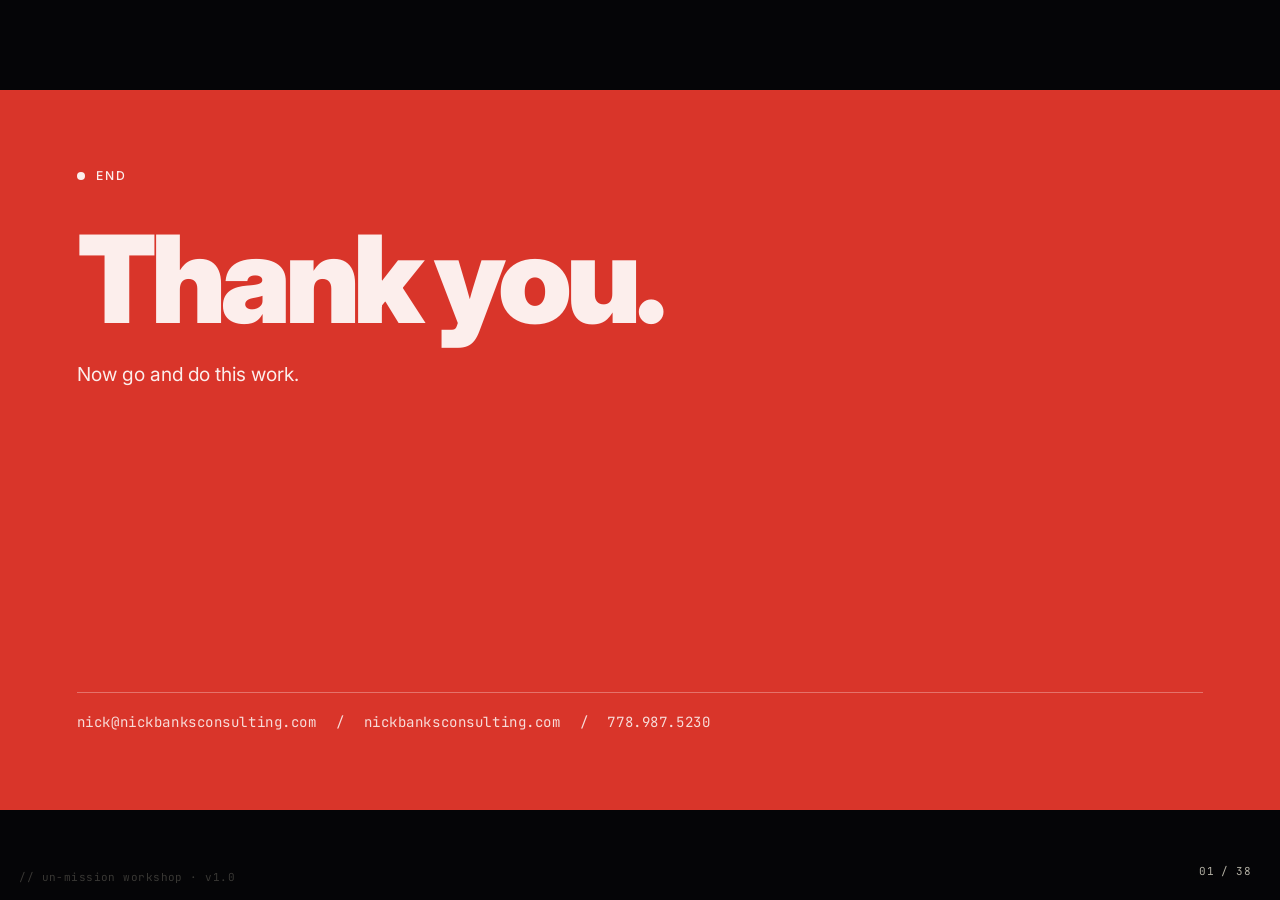
==== examples/un-mission-workshop/index.html @ d0f95397 "Add un-mission mission workshop deck v1.0" ====
<!DOCTYPE html>
<html lang="en">
<head>
  <meta charset="UTF-8" />
  <meta name="viewport" content="width=device-width, initial-scale=1.0" />
  <title>The un-mission mission. — Nick Banks Consulting</title>
  <meta name="description" content="A workshop on what mission actually is. By Nick Banks Consulting." />
  <link rel="preconnect" href="https://fonts.googleapis.com">
  <link rel="preconnect" href="https://fonts.gstatic.com" crossorigin>
  <link href="https://fonts.googleapis.com/css2?family=Inter:wght@400;500;700;900&family=JetBrains+Mono:wght@400&family=Noto+Sans+JP:wght@400;700&display=swap" rel="stylesheet">
  <link rel="stylesheet" href="style.css" />
</head>
<body>

<div class="deck">
  <div class="stage">

    <!-- ============== 01. COVER ============== -->
    <section class="slide cover is-active" id="slide-01" data-surface="white">
      <div class="slide-top">
        <div class="eyebrow">Nick Banks Consulting</div>
        <div class="mono">// workshop · 2026</div>
      </div>
      <div class="slide-content">
        <h1 class="h-hero">The un-mission mission.</h1>
        <p class="subtitle">Leaning, learning, loving.</p>
      </div>
      <div class="slide-bottom">
        <div class="mono-caption">// a workshop on what mission actually is</div>
      </div>
    </section>

    <!-- ============== 02. AGENDA ============== -->
    <section class="slide" id="slide-02" data-surface="white">
      <div class="slide-top">
        <div class="eyebrow">Welcome</div>
        <div class="mono">// where we're going</div>
      </div>
      <div class="slide-content">
        <h2 class="h-large">Here's where we're going.</h2>
        <ul class="agenda-list">
          <li><span class="agenda-num">01 /</span><span class="agenda-title">Intros</span></li>
          <li><span class="agenda-num">02 /</span><span class="agenda-title">Why listen to me</span></li>
          <li><span class="agenda-num">03 /</span><span class="agenda-title">Architecture, intention, environment</span></li>
          <li><span class="agenda-num">04 /</span><span class="agenda-title">The mission – what it is, what it isn't</span></li>
          <li><span class="agenda-num">05 /</span><span class="agenda-title">How do we find ours</span></li>
          <li><span class="agenda-num">06 /</span><span class="agenda-title">Your turn</span></li>
          <li><span class="agenda-num">07 /</span><span class="agenda-title">What's next</span></li>
        </ul>
      </div>
      <div class="slide-bottom"></div>
    </section>

    <!-- ============== 03. JUST FOR NOW ============== -->
    <section class="slide" id="slide-03" data-surface="ink">
      <div class="slide-top">
        <div class="eyebrow">Before we start</div>
        <div class="mono">// parking attendant</div>
      </div>
      <div class="slide-content two-col">
        <div class="col-text">
          <h2 class="h-large">Just for now.</h2>
          <div class="mono-label">// I'm the parking attendant. Marking your tires.</div>
          <p class="body-text">Set aside everything you know about mission, vision, purpose. You can pick it back up in two hours. Try not to map this onto something else.</p>
        </div>
        <div class="col-photo">
          <img src="assets/03-just-for-now-traffic.jpg" alt="Parking attendant marking tires" />
        </div>
      </div>
      <div class="slide-bottom">
        <div class="mono">// photo: jean-marc</div>
      </div>
    </section>

    <!-- ============== 04. WHY LISTEN — CREDIBILITY ============== -->
    <section class="slide" id="slide-04" data-surface="ink" data-reveals="4">
      <div class="bg-photo-layout">
        <img src="assets/05-why-listen-vancouver-workshop.jpg" alt="" class="bg-image" aria-hidden="true" />
        <div class="bg-overlay-content">
          <div class="slide-top">
            <div class="eyebrow">Why listen to me</div>
            <div class="mono">// the framing</div>
          </div>
          <h2 class="h-large">Radical demonstrations of high-performance organizations.</h2>
          <div class="mono-label">// measured by</div>
          <ul class="numbered-list">
            <li class="reveal" data-reveal-index="1"><span class="num">01 /</span><span class="title">Outstanding financial performance</span></li>
            <li class="reveal" data-reveal-index="2"><span class="num">02 /</span><span class="title">Exceptional operational excellence and quality</span></li>
            <li class="reveal" data-reveal-index="3"><span class="num">03 /</span><span class="title">Unprecedented social impact</span></li>
            <li class="reveal" data-reveal-index="4"><span class="num">04 /</span><span class="title">Having fun</span></li>
          </ul>
        </div>
      </div>
    </section>

    <!-- ============== 05. WHY LISTEN — NICK & RAGS ============== -->
    <section class="slide" id="slide-05" data-surface="ink">
      <div class="slide-top">
        <div class="eyebrow">Why listen to me (continued)</div>
        <div class="mono">// then</div>
      </div>
      <div class="slide-content two-col">
        <div class="col-text">
          <div class="mono-label">// nick and rags. one rock. one cigar.</div>
          <p class="body-text">We had fun. Traveled the world. Eventually went different directions.</p>
        </div>
        <div class="col-photo">
          <img src="assets/05-business-partner-rock.png" alt="Nick and Rags on a rock with a cigar" />
        </div>
      </div>
    </section>

    <!-- ============== 06. WHY LISTEN — RE-INVIGORATED ============== -->
    <section class="slide" id="slide-06" data-surface="ink">
      <div class="slide-top">
        <div class="eyebrow">Where I am now</div>
        <div class="mono">// why this work, and why now</div>
      </div>
      <div class="slide-content where-now">
        <div class="col-text">
          <h2 class="h-large">Re-invigorated. Re-committed.</h2>
          <p class="body-text">Coming out of COVID, took this work further. Deeper. Expanded it for the world.</p>
        </div>
        <div class="col-photo">
          <img src="assets/06-where-am-i-now-green-building.jpg" alt="Lush green architecture" />
        </div>
      </div>
    </section>

    <!-- ============== 07. SECTION BREAK — FOUNDATIONS ============== -->
    <section class="slide section-break" id="slide-07" data-surface="white">
      <div class="racing-number" aria-hidden="true">01</div>
      <div class="slide-top">
        <div class="eyebrow">Part one</div>
      </div>
      <div class="slide-content">
        <h2 class="h-section">Foundations.</h2>
        <div class="mono-caption">// architecture, intention, environment</div>
      </div>
    </section>

    <!-- ============== 08. THREE FOUNDATIONS — FERRARI ============== -->
    <section class="slide" id="slide-08" data-surface="ink" data-reveals="3">
      <div class="ferrari-layout">
        <img src="assets/07-three-foundations-ferrari.jpg" alt="" class="bg-image" aria-hidden="true" />
        <div class="ferrari-overlay">
          <div class="slide-top">
            <div class="eyebrow">Three foundations</div>
            <div class="mono">// how it shows up</div>
          </div>
          <h2 class="h-large">How high-performance happens.</h2>
          <ul class="ferrari-foundations">
            <li class="reveal" data-reveal-index="1">
              <span class="num">01 /</span>
              <div class="body">
                <span class="name">Architecture.</span>
                <span class="mono">// Ferrari vs Chevy. Designed for what?</span>
              </div>
            </li>
            <li class="reveal" data-reveal-index="2">
              <span class="num">02 /</span>
              <div class="body">
                <span class="name">Intention.</span>
                <span class="mono">// What's actually happening, not what we say</span>
              </div>
            </li>
            <li class="reveal" data-reveal-index="3">
              <span class="num">03 /</span>
              <div class="body">
                <span class="name">Environment.</span>
                <span class="mono">// Church or Irish pub. Same street, different calls.</span>
              </div>
            </li>
          </ul>
        </div>
      </div>
    </section>

    <!-- ============== 09. SECTION BREAK — THE MISSION ============== -->
    <section class="slide section-break" id="slide-09" data-surface="white">
      <div class="racing-number" aria-hidden="true">02</div>
      <div class="slide-top">
        <div class="eyebrow">Part two</div>
      </div>
      <div class="slide-content">
        <h2 class="h-section">The mission.</h2>
        <div class="mono-caption">// what it is, what it isn't, where it comes from</div>
      </div>
    </section>

    <!-- ============== 10. 使命 CHARACTER REVEAL ============== -->
    <section class="slide" id="slide-10" data-surface="white" data-reveals="3">
      <div class="slide-top">
        <div class="eyebrow">A Japanese woman told me</div>
        <div class="mono">// shi-mei</div>
      </div>
      <div class="slide-content shimei">
        <h2 class="h-mid">The Japanese for mission is two characters.</h2>
        <div class="shimei-stage">
          <div class="shimei-pair reveal" data-reveal-index="1">
            <div class="shimei-char">使</div>
            <div class="shimei-gloss">// use</div>
          </div>
          <div class="shimei-pair reveal" data-reveal-index="2">
            <div class="shimei-char">命</div>
            <div class="shimei-gloss">// life</div>
          </div>
        </div>
        <p class="shimei-equation reveal" data-reveal-index="3">= mission. how you want to use your life.</p>
      </div>
    </section>

    <!-- ============== 11. THE MISSION — MY DEFINITION ============== -->
    <section class="slide" id="slide-11" data-surface="ink" data-reveals="2">
      <div class="slide-top">
        <div class="eyebrow">My definition</div>
        <div class="mono" data-caption-step="0">// the whole thing, in one sentence</div>
        <div class="mono" data-caption-step="1">// that's the whole thing</div>
        <div class="mono" data-caption-step="2">// mission connects the three</div>
      </div>
      <div class="slide-content definition">
        <div class="definition-statement reveal" data-reveal-index="1">
          <h2 class="h-large">How we want to leave everyone we come into contact with.</h2>
        </div>
        <div class="definition-secondary reveal" data-reveal-index="2">
          <p class="body-text">Mission is the link between architecture, intention, and environment. The thing that makes them a system, not just three pieces.</p>
        </div>
      </div>
    </section>

    <!-- ============== 12. BUILT TO LAST — SETUP ============== -->
    <section class="slide" id="slide-12" data-surface="white">
      <div class="slide-top">
        <div class="eyebrow">Where this comes from</div>
        <div class="mono">// built to last – the book</div>
      </div>
      <div class="slide-content btl-setup">
        <h2 class="h-mid">Jim Collins studied companies that lasted.</h2>
        <p class="body-text">Decades. 80, 90, 100+ years. Most companies don't make it past one decade. He wanted to know what these long-lasting ones had in common.</p>
      </div>
    </section>

    <!-- ============== 13. BUILT TO LAST — GRAPH ============== -->
    <section class="slide" id="slide-13" data-surface="white" data-reveals="3">
      <div class="slide-top">
        <div class="eyebrow">The pattern he found</div>
        <div class="mono" data-caption-step="0">// the chart</div>
        <div class="mono" data-caption-step="1">// most companies that survived stayed flat</div>
        <div class="mono" data-caption-step="2">// a smaller subset did something different</div>
        <div class="mono" data-caption-step="3">// they all had a commitment statement</div>
      </div>
      <div class="slide-content btl-graph-wrap">
        <div class="btl-graph">
          <svg viewBox="0 0 1200 600" preserveAspectRatio="xMidYMid meet" aria-hidden="true">
            <!-- Axes (slightly irregular hand-drawn lines) -->
            <path d="M 110,80 C 108,180 112,300 109,420 C 110,500 108,540 110,560" stroke="#3a3a3a" stroke-width="2" fill="none" stroke-linecap="round"/>
            <path d="M 110,560 C 250,562 470,558 700,561 C 920,560 1080,562 1170,560" stroke="#3a3a3a" stroke-width="2" fill="none" stroke-linecap="round"/>

            <!-- Yellow handwritten labels -->
            <text class="handwritten" x="35" y="290" transform="rotate(-90, 35, 290)">Success</text>
            <text class="handwritten" x="600" y="595" text-anchor="middle">Decades</text>

            <!-- Red flat squiggly line (most companies) -->
            <path class="btl-line btl-flat" data-draw-at="1"
                  d="M 130,475 C 200,478 270,470 340,478 C 410,486 470,468 540,476 C 610,484 670,470 740,478 C 810,486 870,470 940,478 C 1010,485 1080,472 1150,476"/>

            <!-- 5 blue rising lines (the subset) — staggered start heights, increasingly steep -->
            <path class="btl-line btl-rising" data-draw-at="2" style="animation-delay: 0ms"
                  d="M 130,470 C 250,460 380,440 520,400 C 660,360 800,300 940,230 C 1020,180 1090,140 1160,100"/>
            <path class="btl-line btl-rising" data-draw-at="2" style="animation-delay: 150ms"
                  d="M 130,478 C 280,470 420,455 560,420 C 700,380 850,320 990,250 C 1060,210 1110,170 1160,130"/>
            <path class="btl-line btl-rising" data-draw-at="2" style="animation-delay: 300ms"
                  d="M 130,485 C 240,478 360,460 490,435 C 640,400 790,350 930,290 C 1010,255 1090,215 1160,175"/>
            <path class="btl-line btl-rising" data-draw-at="2" style="animation-delay: 450ms"
                  d="M 130,490 C 270,485 410,475 540,450 C 680,420 820,375 960,315 C 1040,280 1110,245 1160,210"/>
            <path class="btl-line btl-rising" data-draw-at="2" style="animation-delay: 600ms"
                  d="M 130,495 C 290,488 440,478 590,455 C 740,430 870,395 1000,345 C 1080,310 1130,275 1160,245"/>
          </svg>
        </div>
      </div>
    </section>

    <!-- ============== 14. DISNEY — GUESS AND REVEAL ============== -->
    <section class="slide guess-reveal" id="slide-14" data-surface="white" data-reveals="1" data-state="1" data-state-2-surface="ink">
      <div class="state-1">
        <div class="slide-top">
          <div class="eyebrow">Guess who</div>
          <div class="mono">// who said this?</div>
        </div>
        <div class="slide-content">
          <h2 class="h-display big-headline">Magic, fun, and happiness.</h2>
        </div>
      </div>
      <div class="state-2">
        <img src="assets/10-disney-walt-mickey.jpg" alt="Walt Disney with Mickey" class="full-photo" />
        <div class="photo-overlay">
          <div class="slide-top">
            <div class="eyebrow">Guess who</div>
            <div class="mono">// disney</div>
          </div>
          <div class="small-headline">Magic, fun, and happiness.</div>
        </div>
      </div>
    </section>

    <!-- ============== 15. CIRQUE — GUESS AND REVEAL ============== -->
    <section class="slide guess-reveal" id="slide-15" data-surface="white" data-reveals="1" data-state="1" data-state-2-surface="ink">
      <div class="state-1">
        <div class="slide-top">
          <div class="eyebrow">Guess who</div>
          <div class="mono">// a tough one. who said this?</div>
        </div>
        <div class="slide-content">
          <h2 class="h-large big-headline">To invoke the imagination, provoke the senses, and evoke the emotions of people around the world.</h2>
        </div>
      </div>
      <div class="state-2">
        <img src="assets/11-cirque-du-soleil.jpg" alt="Cirque du Soleil" class="full-photo" />
        <div class="photo-overlay">
          <div class="slide-top">
            <div class="eyebrow">Guess who</div>
            <div class="mono">// cirque du soleil</div>
          </div>
          <div class="small-headline">Invoke. Provoke. Evoke.</div>
        </div>
      </div>
    </section>

    <!-- ============== 16. COKE VS PEPSI ============== -->
    <section class="slide guess-reveal" id="slide-16" data-surface="white" data-reveals="1" data-state="1" data-state-2-surface="ink">
      <div class="state-1">
        <div class="slide-top">
          <div class="eyebrow">Guess who (both)</div>
          <div class="mono">// two competitors. one mission, one... statement.</div>
        </div>
        <div class="slide-content cokepepsi-state1">
          <div class="cokepepsi-coke">
            <div class="cokepepsi-tag">// brand A</div>
            <h2 class="h-hero">To refresh the world.</h2>
          </div>
          <div class="cokepepsi-pepsi">
            <div class="cokepepsi-tag">// brand B</div>
            <p class="pepsi-text">We have absolute clarity around what we do. We sell X. Our success will ensure customers build their businesses, employees build their futures, and shareholders build their wealth.</p>
          </div>
        </div>
      </div>
      <div class="state-2">
        <img src="assets/12-coke-vs-pepsi.jpg" alt="Coke versus Pepsi" class="full-photo" />
        <div class="photo-overlay">
          <div class="slide-top">
            <div class="eyebrow">Guess who (both)</div>
            <div class="mono">// coca-cola vs pepsi</div>
          </div>
          <div class="small-headline">// notice who pepsi is talking to</div>
        </div>
      </div>
    </section>

    <!-- ============== 17. STARBUCKS — GUESS AND REVEAL ============== -->
    <section class="slide guess-reveal" id="slide-17" data-surface="white" data-reveals="1" data-state="1" data-state-2-surface="ink">
      <div class="state-1">
        <div class="slide-top">
          <div class="eyebrow">Guess who</div>
          <div class="mono">// who said this?</div>
        </div>
        <div class="slide-content">
          <h2 class="h-large big-headline">To inspire and nurture the human spirit. One coffee, one community at a time.</h2>
        </div>
      </div>
      <div class="state-2">
        <img src="assets/13-starbucks.jpg" alt="Starbucks" class="full-photo" />
        <div class="photo-overlay">
          <div class="slide-top">
            <div class="eyebrow">Guess who</div>
            <div class="mono">// starbucks</div>
          </div>
          <div class="small-headline">Inspire. Nurture.</div>
        </div>
      </div>
    </section>

    <!-- ============== 18. MORE EXAMPLES ============== -->
    <section class="slide" id="slide-18" data-surface="white" data-reveals="8">
      <div class="slide-top">
        <div class="eyebrow">More examples</div>
        <div class="mono">// some others I've worked on or seen</div>
      </div>
      <div class="slide-content">
        <h2 class="h-mid">Some others I've worked on or seen.</h2>
        <ul class="examples-list">
          <li class="reveal" data-reveal-index="1"><span class="item">Life unleashed.</span></li>
          <li class="reveal" data-reveal-index="2"><span class="item">Holy fuck what a rush.</span></li>
          <li class="reveal" data-reveal-index="3"><span class="item">Lit up.</span></li>
          <li class="reveal" data-reveal-index="4"><span class="item">Stoked.</span></li>
          <li class="reveal" data-reveal-index="5"><span class="item">Life is great.</span></li>
          <li class="reveal" data-reveal-index="6"><span class="item">Unlocked.</span></li>
          <li class="reveal" data-reveal-index="7"><span class="item">Leaning, learning, loving.</span></li>
          <li class="reveal" data-reveal-index="8"><span class="item">Elevating the world from mediocrity to greatness.</span><span class="attr">// chip @ lululemon</span></li>
        </ul>
      </div>
    </section>

    <!-- ============== 19. SECTION BREAK — HOW TO USE IT ============== -->
    <section class="slide section-break" id="slide-19" data-surface="white">
      <div class="racing-number" aria-hidden="true">03</div>
      <div class="slide-top">
        <div class="eyebrow">Part three</div>
      </div>
      <div class="slide-content">
        <h2 class="h-section">How to use it.</h2>
        <div class="mono-caption">// mission as a tool, five ways</div>
      </div>
    </section>

    <!-- ============== 20. TOOL 01 — ALIGNMENT ============== -->
    <section class="slide" id="slide-20" data-surface="white">
      <div class="slide-top">
        <div class="eyebrow">Tool 01</div>
        <div class="mono">// alignment</div>
      </div>
      <div class="slide-content tool-card">
        <div class="col-text">
          <div class="tool-num">01</div>
          <h2 class="h-large">Alignment tool.</h2>
          <p class="quote">"Building a visionary company requires 1% vision and 99% alignment. When you have superb alignment, a visitor can drop in from outer space and infer your vision from the operations and activities of the company without ever reading it on paper or meeting a single senior executive."</p>
          <div class="footnote">// jim collins and jerry porras. harvard business review.</div>
        </div>
        <div class="col-photo">
          <img src="assets/16-tool-alignment-collins.png" alt="Built to Last by Jim Collins" />
        </div>
      </div>
      <div class="slide-bottom">
        <div class="mono">// people step in or step out. both are right outcomes.</div>
      </div>
    </section>

    <!-- ============== 21. TOOL 02 — DECISION-MAKING ============== -->
    <section class="slide" id="slide-21" data-surface="white">
      <div class="slide-top">
        <div class="eyebrow">Tool 02</div>
        <div class="mono">// decision-making</div>
      </div>
      <div class="slide-content tool-card">
        <div class="col-text">
          <div class="tool-num">02</div>
          <h2 class="h-large">Decision-making tool.</h2>
          <p class="body-text">We make decisions all day. The mission gives the next step when policy doesn't cover it. Disney's street sweeper sees a child crying. Puts down the broom. Goes to deliver magic, fun, and happiness.</p>
        </div>
        <div class="col-photo">
          <img src="assets/16-tool-joey-restaurant.jpg" alt="Joey's restaurant" />
        </div>
      </div>
      <div class="slide-bottom">
        <div class="mono">// joey's. the founder asked: do we really need this manual?</div>
      </div>
    </section>

    <!-- ============== 22. TOOL 03 — CREATIVITY AND DESIGN ============== -->
    <section class="slide" id="slide-22" data-surface="white">
      <div class="slide-top">
        <div class="eyebrow">Tool 03</div>
        <div class="mono">// creativity and design</div>
      </div>
      <div class="slide-content tool-card">
        <div class="col-text">
          <div class="tool-num">03</div>
          <h2 class="h-large">Creativity and design tool.</h2>
          <p class="body-text">Every act, email, booth, activity gets held up to the mission. Cirque does it for every stunt. Riders did it for trade show booths – low budget, won People's Choice, every time.</p>
        </div>
        <div class="col-photo">
          <img src="assets/16-tool-creativity-ryders.png" alt="Riders' booth" />
        </div>
      </div>
      <div class="slide-bottom">
        <div class="mono">// riders' booth. mission: leave everyone stoked.</div>
      </div>
    </section>

    <!-- ============== 23. TOOL 04 — ELEVATING ============== -->
    <section class="slide" id="slide-23" data-surface="white">
      <div class="slide-top">
        <div class="eyebrow">Tool 04</div>
        <div class="mono">// elevating</div>
      </div>
      <div class="slide-content tool-card">
        <div class="col-text">
          <div class="tool-num">04</div>
          <h2 class="h-large">Elevating tool.</h2>
          <p class="body-text">High-performers always look for what's inconsistent. A way for everyone to surface where things could be elevated.</p>
        </div>
        <div class="col-photo">
          <img src="assets/16-tool-yvr-airport.jpg" alt="YVR airport" />
        </div>
      </div>
      <div class="slide-bottom">
        <div class="mono">// a contractor we worked with started paying their subs the day work was done. industry followed.</div>
      </div>
    </section>

    <!-- ============== 24. TOOL 05 — DO THE RIGHT THING ============== -->
    <section class="slide" id="slide-24" data-surface="white">
      <div class="slide-top">
        <div class="eyebrow">Tool 05</div>
        <div class="mono">// do the right thing</div>
      </div>
      <div class="slide-content tool-card">
        <div class="col-text">
          <div class="tool-num">05</div>
          <h2 class="h-large">Do the right thing tool.</h2>
          <p class="body-text">Organizations rooted in this start doing the right thing – for everyone, for the community, for the planet. Without being mandated to. They recycle. They change the lightbulb. They extend "everyone" to mean everyone.</p>
        </div>
        <div class="col-photo col-photo--empty">// no image. the work speaks for itself here.</div>
      </div>
    </section>

    <!-- ============== 25. SECTION BREAK — WHAT IT ISN'T ============== -->
    <section class="slide section-break" id="slide-25" data-surface="white">
      <div class="racing-number" aria-hidden="true">04</div>
      <div class="slide-top">
        <div class="eyebrow">A quick clear-up</div>
      </div>
      <div class="slide-content">
        <h2 class="h-section">What it isn't.</h2>
        <div class="mono-caption">// two common confusions</div>
      </div>
    </section>

    <!-- ============== 26. NOT THIS — SLOGAN ============== -->
    <section class="slide" id="slide-26" data-surface="white">
      <div class="slide-top">
        <div class="eyebrow">Not this</div>
        <div class="mono">// slogan vs mission</div>
      </div>
      <div class="slide-content tool-card">
        <div class="col-text">
          <div class="tool-num">01</div>
          <h2 class="h-large">Not a slogan or tagline.</h2>
          <p class="body-text">Slogans are external. "Just Do It." That's marketing. Mission is internal. The secret sauce. We don't care if anyone outside knows what "leave more Remi Moments" means – we know.</p>
        </div>
        <div class="col-photo">
          <img src="assets/14-nike-just-do-it.jpg" alt="Nike Just Do It" />
        </div>
      </div>
      <div class="slide-bottom">
        <div class="mono">// remi moments. internal language. theirs alone.</div>
      </div>
    </section>

    <!-- ============== 27. NOT THIS EITHER — MAKE EVERYONE HAPPY ============== -->
    <section class="slide" id="slide-27" data-surface="white">
      <div class="slide-top">
        <div class="eyebrow">Not this either</div>
        <div class="mono">// happiness vs mattering</div>
      </div>
      <div class="slide-content tool-card">
        <div class="col-text">
          <div class="tool-num">02</div>
          <h2 class="h-large">Not a make-everyone-happy tool.</h2>
          <p class="body-text">Bad news still gets delivered. People don't always leave happy. The mission isn't about happiness – it's about whether people are left feeling that they matter, even when the answer is no.</p>
        </div>
        <div class="col-photo">
          <img src="assets/17-what-isnt-crying-toddler.jpg" alt="Toddler crying" />
        </div>
      </div>
      <div class="slide-bottom">
        <div class="mono">// my daughter wants more youtube. i say no. she's mad. the commitment holds.</div>
      </div>
    </section>

    <!-- ============== 28. SECTION BREAK — SOMER ============== -->
    <section class="slide section-break" id="slide-28" data-surface="ink">
      <div class="racing-number" aria-hidden="true">05</div>
      <div class="slide-top">
        <div class="eyebrow">How I found mine</div>
      </div>
      <div class="slide-content">
        <h2 class="h-section">Somer.</h2>
        <div class="mono-caption">// a story about a play structure</div>
      </div>
    </section>

    <!-- ============== 29. SOMER — THE PLAY STRUCTURE ============== -->
    <section class="slide full-photo-slide" id="slide-29" data-surface="ink">
      <img src="assets/18-playground.jpg" alt="" class="full-photo-bg" aria-hidden="true" />
      <div class="full-photo-overlay">
        <div class="slide-top">
          <div class="eyebrow">Where this landed for me</div>
          <div class="mono">// a story</div>
        </div>
        <div class="photo-bottom">
          <div class="mono">// somer at the play structure. when she was small.</div>
        </div>
      </div>
    </section>

    <!-- ============== 30. SOMER — THE REALIZATION ============== -->
    <section class="slide full-photo-slide" id="slide-30" data-surface="ink" data-reveals="1">
      <img src="assets/18-somer-soaring.jpg" alt="" class="full-photo-bg" aria-hidden="true" />
      <div class="full-photo-overlay">
        <div class="slide-top">
          <div class="eyebrow">What I realized</div>
          <div class="mono">// the moment</div>
        </div>
        <h2 class="h-large realization reveal" data-reveal-index="1">I could die now and she'd be okay.</h2>
        <div class="photo-bottom">
          <div class="mono">// that was the mission</div>
        </div>
      </div>
    </section>

    <!-- ============== 31. SECTION BREAK — YOUR TURN ============== -->
    <section class="slide section-break" id="slide-31" data-surface="white">
      <div class="racing-number" aria-hidden="true">06</div>
      <div class="slide-top">
        <div class="eyebrow">Part five</div>
      </div>
      <div class="slide-content">
        <h2 class="h-section">Your turn.</h2>
        <div class="mono-caption">// how do we find ours</div>
      </div>
    </section>

    <!-- ============== 32. YOUR TURN — THE PROMPTS ============== -->
    <section class="slide" id="slide-32" data-surface="white" data-reveals="3">
      <div class="slide-top">
        <div class="eyebrow">Start here</div>
        <div class="mono">// three prompts</div>
      </div>
      <div class="slide-content">
        <h2 class="h-mid">How do you want to leave people?</h2>
        <ul class="prompts-list">
          <li class="reveal" data-reveal-index="1">
            <span class="num">01 /</span>
            <span class="text">Everyone you come into contact with – clients, employees, even people who've left. How do you want them to feel?</span>
          </li>
          <li class="reveal" data-reveal-index="2">
            <span class="num">02 /</span>
            <span class="text">Your closest, dearest person – after a lunch together. How would you want to leave them, such that you could "shoot me now" and be okay?</span>
          </li>
          <li class="reveal" data-reveal-index="3">
            <span class="num">03 /</span>
            <span class="text">Your children – if they were left this way in life, would you be content?</span>
          </li>
        </ul>
      </div>
    </section>

    <!-- ============== 33. YOUR TURN — WHAT WE'VE LIVED ============== -->
    <section class="slide" id="slide-33" data-surface="white" data-reveals="3">
      <div class="slide-top">
        <div class="eyebrow">What we've already lived</div>
        <div class="mono">// before, during, after. find the stories.</div>
      </div>
      <div class="slide-content">
        <h2 class="h-mid">When have you lived this?</h2>
        <ul class="lived-list">
          <li class="reveal" data-reveal-index="1">Stories of when you showed up big.</li>
          <li class="reveal" data-reveal-index="2">Times when someone felt massively supported.</li>
          <li class="reveal" data-reveal-index="3">Moments where the work transformed someone.</li>
        </ul>
      </div>
    </section>

    <!-- ============== 34. YOUR TURN — WHAT TO CARRY FORWARD ============== -->
    <section class="slide" id="slide-34" data-surface="white" data-reveals="3">
      <div class="slide-top">
        <div class="eyebrow">From your DNA</div>
        <div class="mono">// we didn't start from nothing.</div>
      </div>
      <div class="slide-content">
        <h2 class="h-mid">What's worth carrying forward?</h2>
        <ul class="lived-list">
          <li class="reveal" data-reveal-index="1">Phrases or values from your past you still believe in.</li>
          <li class="reveal" data-reveal-index="2">Commitments or ways of being you've liked.</li>
          <li class="reveal" data-reveal-index="3">Pieces of your culture that deserve to come along.</li>
        </ul>
      </div>
    </section>

    <!-- ============== 35. YOUR TURN — WHAT'S EMERGING ============== -->
    <section class="slide" id="slide-35" data-surface="white" data-reveals="3">
      <div class="slide-top">
        <div class="eyebrow">Listen for patterns</div>
        <div class="mono">// try it on.</div>
      </div>
      <div class="slide-content">
        <h2 class="h-mid">What's emerging?</h2>
        <ul class="lived-list">
          <li class="reveal" data-reveal-index="1">Words and phrases coming up again and again.</li>
          <li class="reveal" data-reveal-index="2">What's surprising. What's obvious.</li>
          <li class="reveal" data-reveal-index="3">This isn't the final mission – it's the soil it'll grow from.</li>
        </ul>
      </div>
    </section>

    <!-- ============== 36. THE PROOF — YOUR NOTEBOOK ============== -->
    <section class="slide full-photo-slide" id="slide-36" data-surface="white">
      <img src="assets/19-handwritten-notebook.jpg" alt="" class="full-photo-bg" aria-hidden="true" />
      <div class="full-photo-overlay">
        <div class="slide-top">
          <div class="eyebrow">I've done this too</div>
          <div class="mono">// my own work on this</div>
        </div>
        <div class="photo-bottom">
          <div class="mono">// the notebook</div>
        </div>
      </div>
    </section>

    <!-- ============== 37. NOW WHAT — THE CLOSE ============== -->
    <section class="slide" id="slide-37" data-surface="white">
      <div class="slide-top">
        <div class="eyebrow">Now what</div>
        <div class="mono">// we keep working it together.</div>
      </div>
      <div class="slide-content">
        <h2 class="h-large">Try it on.</h2>
        <ul class="close-list">
          <li>Take what you have today and live with it.</li>
          <li>Notice when it fits. Notice when it doesn't.</li>
          <li>Workshop the words. Go deeper.</li>
          <li>This is the soil, not the final tree.</li>
        </ul>
      </div>
    </section>

    <!-- ============== 38. CLOSING — RED FULL-BLEED ============== -->
    <section class="slide closing-slide" id="slide-38" data-surface="red">
      <div class="slide-top">
        <div class="eyebrow">End</div>
      </div>
      <h2 class="h-display">Thank you.</h2>
      <p class="subtitle">Now go and do this work.</p>
      <div class="closing-contact">
        <span>nick@nickbanksconsulting.com</span>
        <span>/</span>
        <span>nickbanksconsulting.com</span>
        <span>/</span>
        <span>778.987.5230</span>
      </div>
    </section>

  </div>
</div>

<div class="deck-tag" id="deckTag">// un-mission workshop</div>
<div class="slide-counter" id="slideCounter">01 / 38</div>

<script src="script.js"></script>
</body>
</html>
---- examples/un-mission-workshop/style.css ----
/* Un-Mission Mission Workshop — Deck v1.0
 * Brand: NBC v1.2 (white-led, ink for emphasis, red full-bleed for crescendo)
 * Tokens source: ../../tokens/css-variables.css and design-system.json
 */

/* ---------- Local handwritten font ---------- */

@font-face {
  font-family: 'Caveat';
  src: url('./assets/fonts/Caveat.woff2') format('woff2');
  font-weight: 400 700;
  font-style: normal;
  font-display: swap;
}

/* ---------- Tokens ---------- */

:root {
  --nbc-white: #FFFFFF;
  --nbc-ink: #0E0E0F;
  --nbc-off-white: #F5F1E8;

  --nbc-text-primary-light: #0A0A0A;
  --nbc-text-body-light: #1C1B19;
  --nbc-text-muted-light: #5C5A53;

  --nbc-text-primary-dark: #F2F1ED;
  --nbc-text-secondary-dark: #B8B5AB;

  --nbc-text-on-red: #FCEEEC;

  --nbc-red: #D9352A;
  --nbc-red-recede-on-light: rgba(217, 53, 42, 0.35);
  --nbc-red-recede-on-dark: rgba(217, 53, 42, 0.25);

  --nbc-hairline-dark: #2A2A2A;
  --nbc-hairline-light: #BDB8AC;
  --nbc-hairline-on-red: rgba(255, 255, 255, 0.3);

  --nbc-font-display: 'Inter', -apple-system, BlinkMacSystemFont, 'Helvetica Neue', Arial, sans-serif;
  --nbc-font-body: 'Inter', -apple-system, BlinkMacSystemFont, 'Helvetica Neue', Arial, sans-serif;
  --nbc-font-mono: 'JetBrains Mono', ui-monospace, SFMono-Regular, Menlo, Monaco, 'Courier New', monospace;
  --nbc-font-handwritten: 'Caveat', 'Comic Sans MS', cursive;
  --nbc-font-jp: 'Noto Sans JP', 'Hiragino Sans', 'Yu Gothic', 'Meiryo', sans-serif;

  --nbc-tracking-display: -0.04em;
  --nbc-tracking-display-tight: -0.05em;
  --nbc-tracking-eyebrow: 0.18em;
  --nbc-tracking-mono: 0.04em;

  --reveal-duration: 400ms;
  --reveal-easing: cubic-bezier(0.2, 0.6, 0.2, 1);
  --photo-fade-duration: 600ms;
}

/* ---------- Reset ---------- */

*,
*::before,
*::after {
  box-sizing: border-box;
}

html, body {
  margin: 0;
  padding: 0;
  height: 100%;
  background: #050507;
  overflow: hidden;
  font-family: var(--nbc-font-body);
  -webkit-font-smoothing: antialiased;
  -moz-osx-font-smoothing: grayscale;
  text-rendering: optimizeLegibility;
}

img, svg {
  display: block;
  max-width: 100%;
}

p { margin: 0; }

button {
  font: inherit;
  background: none;
  border: 0;
  color: inherit;
  cursor: pointer;
}

::selection {
  background: var(--nbc-red);
  color: var(--nbc-text-on-red);
}

/* ---------- Stage and deck ---------- */

.deck {
  width: 100vw;
  height: 100vh;
  display: flex;
  align-items: center;
  justify-content: center;
}

.stage {
  width: min(100vw, calc(100vh * 16 / 9));
  height: min(100vh, calc(100vw * 9 / 16));
  position: relative;
  background: var(--nbc-white);
  overflow: hidden;
  container-type: size;
  container-name: stage;
}

/* ---------- Slide framework ---------- */

.slide {
  position: absolute;
  inset: 0;
  display: none;
  flex-direction: column;
  padding: 5cqw 6cqw;
  font-size: 1.4cqw;
  line-height: 1.5;
  background: var(--nbc-white);
  color: var(--nbc-text-body-light);
  overflow: hidden;
}

.slide.is-active { display: flex; }

.slide[data-skip="true"] { display: none !important; }

.slide[data-surface="ink"] {
  background: var(--nbc-ink);
  color: var(--nbc-text-primary-dark);
}

.slide[data-surface="red"] {
  background: var(--nbc-red);
  color: var(--nbc-text-on-red);
}

/* Stateful slides (14-17): white in state 1, ink in state 2 */
.slide[data-state-2-surface="ink"][data-state="2"] {
  background: var(--nbc-ink);
  color: var(--nbc-text-primary-dark);
}

/* ---------- Motifs ---------- */

.eyebrow {
  font-family: var(--nbc-font-body);
  font-weight: 500;
  font-size: 0.95cqw;
  letter-spacing: var(--nbc-tracking-eyebrow);
  text-transform: uppercase;
  color: var(--nbc-text-body-light);
  display: inline-flex;
  align-items: center;
  gap: 0.85cqw;
  flex-shrink: 0;
}

.eyebrow::before {
  content: "";
  display: inline-block;
  width: 0.65cqw;
  height: 0.65cqw;
  min-width: 6px;
  min-height: 6px;
  background: var(--nbc-red);
  border-radius: 50%;
  flex-shrink: 0;
}

.slide[data-surface="ink"] .eyebrow,
.slide[data-state="2"][data-state-2-surface="ink"] .eyebrow {
  color: var(--nbc-text-primary-dark);
}

.slide[data-surface="red"] .eyebrow {
  color: var(--nbc-text-on-red);
}

.slide[data-surface="red"] .eyebrow::before {
  background: var(--nbc-text-on-red);
}

.mono,
.mono-caption {
  font-family: var(--nbc-font-mono);
  font-weight: 400;
  font-size: 1cqw;
  letter-spacing: var(--nbc-tracking-mono);
  color: var(--nbc-text-muted-light);
}

.slide[data-surface="ink"] .mono,
.slide[data-surface="ink"] .mono-caption,
.slide[data-state="2"][data-state-2-surface="ink"] .mono,
.slide[data-state="2"][data-state-2-surface="ink"] .mono-caption {
  color: var(--nbc-text-secondary-dark);
}

.slide[data-surface="red"] .mono,
.slide[data-surface="red"] .mono-caption {
  color: var(--nbc-text-on-red);
  opacity: 0.85;
}

.mono-label {
  font-family: var(--nbc-font-mono);
  font-weight: 400;
  font-size: 1cqw;
  letter-spacing: var(--nbc-tracking-mono);
  color: var(--nbc-red);
}

.hr-hairline {
  border: 0;
  border-top: 0.5px solid var(--nbc-hairline-light);
  margin: 0;
}

.slide[data-surface="ink"] .hr-hairline,
.slide[data-state="2"][data-state-2-surface="ink"] .hr-hairline {
  border-top-color: var(--nbc-hairline-dark);
}

/* ---------- Headlines ---------- */

.h-display,
.h-hero,
.h-section,
.h-large,
.h-mid {
  font-family: var(--nbc-font-display);
  font-weight: 900;
  letter-spacing: var(--nbc-tracking-display);
  line-height: 0.95;
  color: var(--nbc-text-primary-light);
  margin: 0;
}

.slide[data-surface="ink"] .h-display,
.slide[data-surface="ink"] .h-hero,
.slide[data-surface="ink"] .h-section,
.slide[data-surface="ink"] .h-large,
.slide[data-surface="ink"] .h-mid,
.slide[data-state="2"][data-state-2-surface="ink"] .h-display,
.slide[data-state="2"][data-state-2-surface="ink"] .h-large,
.slide[data-state="2"][data-state-2-surface="ink"] .h-mid {
  color: var(--nbc-text-primary-dark);
}

.slide[data-surface="red"] .h-display,
.slide[data-surface="red"] .h-hero,
.slide[data-surface="red"] .h-large {
  color: var(--nbc-text-on-red);
}

.h-hero { font-size: 6.2cqw; letter-spacing: var(--nbc-tracking-display-tight); }
.h-display { font-size: 9.5cqw; letter-spacing: var(--nbc-tracking-display-tight); line-height: 0.92; }
.h-section { font-size: 11cqw; letter-spacing: var(--nbc-tracking-display-tight); line-height: 0.9; }
.h-large { font-size: 4.4cqw; }
.h-mid { font-size: 3cqw; }

.subtitle {
  font-size: 1.5cqw;
  line-height: 1.4;
  color: var(--nbc-text-body-light);
  font-weight: 400;
  max-width: 38ch;
}

.slide[data-surface="ink"] .subtitle,
.slide[data-state="2"][data-state-2-surface="ink"] .subtitle {
  color: var(--nbc-text-primary-dark);
}

.slide[data-surface="red"] .subtitle {
  color: var(--nbc-text-on-red);
}

.body-text {
  font-size: 1.3cqw;
  line-height: 1.5;
  max-width: 50ch;
  color: var(--nbc-text-body-light);
}

.slide[data-surface="ink"] .body-text,
.slide[data-state="2"][data-state-2-surface="ink"] .body-text {
  color: var(--nbc-text-primary-dark);
}

.slide[data-surface="red"] .body-text {
  color: var(--nbc-text-on-red);
}

/* ---------- Reveals (default: hidden, slide-up + fade in) ---------- */

.reveal {
  opacity: 0;
  transform: translateY(1.2cqw);
  transition: opacity var(--reveal-duration) var(--reveal-easing),
              transform var(--reveal-duration) var(--reveal-easing);
  will-change: opacity, transform;
}

.reveal.is-visible {
  opacity: 1;
  transform: translateY(0);
}

/* Photo crossfade reveal (state-2 photos on slides 14-17) */
.photo-fade {
  opacity: 0;
  transition: opacity var(--photo-fade-duration) var(--reveal-easing);
}

.photo-fade.is-visible {
  opacity: 1;
}

/* ---------- Slide counter ---------- */

.slide-counter {
  position: fixed;
  right: 1.2rem;
  bottom: 1rem;
  font-family: var(--nbc-font-mono);
  font-size: 11px;
  letter-spacing: var(--nbc-tracking-mono);
  color: var(--nbc-text-muted-light);
  background: rgba(255, 255, 255, 0.75);
  padding: 0.35rem 0.6rem;
  border-radius: 2px;
  pointer-events: none;
  z-index: 100;
  mix-blend-mode: difference;
  color: #B8B5AB;
  background: transparent;
}

/* ---------- Common slide layouts ---------- */

.slide-top {
  display: flex;
  align-items: center;
  justify-content: space-between;
  gap: 2cqw;
  flex-shrink: 0;
}

.slide-content {
  flex: 1;
  display: flex;
  flex-direction: column;
  justify-content: center;
  gap: 2cqw;
  padding: 3cqw 0;
}

.slide-bottom {
  flex-shrink: 0;
}

/* ---------- 01. Cover ---------- */

.cover .h-hero {
  margin-top: 1cqw;
  max-width: 16ch;
}

.cover .subtitle {
  margin-top: 1.5cqw;
}

/* ---------- 02. Agenda ---------- */

.agenda-list {
  list-style: none;
  margin: 0;
  padding: 0;
  border-top: 0.5px solid var(--nbc-hairline-light);
  width: 70%;
  max-width: 800px;
}

.agenda-list li {
  display: grid;
  grid-template-columns: 5cqw 1fr;
  align-items: baseline;
  gap: 1.5cqw;
  padding: 1.4cqw 0;
  border-bottom: 0.5px solid var(--nbc-hairline-light);
}

.agenda-list .agenda-num {
  font-family: var(--nbc-font-mono);
  font-size: 1.05cqw;
  color: var(--nbc-red);
  letter-spacing: var(--nbc-tracking-mono);
}

.agenda-list .agenda-title {
  font-family: var(--nbc-font-display);
  font-weight: 900;
  font-size: 1.7cqw;
  letter-spacing: -0.02em;
  color: var(--nbc-text-primary-light);
}

/* ---------- 03 / 05 Two-column with photo ---------- */

.two-col {
  display: grid;
  grid-template-columns: 1fr 1fr;
  gap: 3cqw;
  flex: 1;
  align-items: center;
}

.two-col .col-text {
  display: flex;
  flex-direction: column;
  gap: 1.5cqw;
  justify-content: center;
}

.two-col .col-photo {
  height: 100%;
  display: flex;
  align-items: center;
  justify-content: center;
}

.two-col img {
  width: 100%;
  height: 100%;
  object-fit: cover;
  object-position: center;
  border-radius: 2px;
}

/* ---------- 04. Why-listen with background photo ---------- */

.bg-photo-layout {
  position: absolute;
  inset: 0;
}

.bg-photo-layout .bg-image {
  position: absolute;
  inset: 0;
  width: 100%;
  height: 100%;
  object-fit: cover;
  opacity: 0.18;
}

.bg-photo-layout .bg-overlay-content {
  position: relative;
  z-index: 2;
  display: flex;
  flex-direction: column;
  justify-content: center;
  height: 100%;
  padding: 5cqw 6cqw;
  gap: 2cqw;
}

.numbered-list {
  list-style: none;
  margin: 0;
  padding: 0;
  border-top: 0.5px solid var(--nbc-hairline-dark);
  width: 75%;
  max-width: 1200px;
}

.slide[data-surface="white"] .numbered-list,
.slide:not([data-surface]) .numbered-list {
  border-top-color: var(--nbc-hairline-light);
}

.numbered-list li {
  display: grid;
  grid-template-columns: 5cqw 1fr;
  align-items: baseline;
  gap: 1.5cqw;
  padding: 1.3cqw 0;
  border-bottom: 0.5px solid var(--nbc-hairline-dark);
}

.slide[data-surface="white"] .numbered-list li,
.slide:not([data-surface]) .numbered-list li {
  border-bottom-color: var(--nbc-hairline-light);
}

.numbered-list .num {
  font-family: var(--nbc-font-mono);
  font-size: 1.05cqw;
  color: var(--nbc-red);
  letter-spacing: var(--nbc-tracking-mono);
}

.numbered-list .title {
  font-family: var(--nbc-font-display);
  font-weight: 900;
  font-size: 1.7cqw;
  letter-spacing: -0.02em;
}

.slide[data-surface="ink"] .numbered-list .title {
  color: var(--nbc-text-primary-dark);
}

/* ---------- 06. Where I am now ---------- */

.where-now {
  display: grid;
  grid-template-columns: 1fr 1fr;
  gap: 3.5cqw;
  flex: 1;
  align-items: center;
}

.where-now .col-text {
  display: flex;
  flex-direction: column;
  gap: 1.6cqw;
}

.where-now .col-photo img {
  width: 100%;
  height: 80%;
  max-height: 70cqh;
  object-fit: cover;
  border-radius: 2px;
}

.where-now .col-photo {
  display: flex;
  align-items: center;
  justify-content: center;
  height: 100%;
}

/* ---------- 07 / 09 / 19 / 25 / 28 / 31 Section break ---------- */

.section-break {
  position: relative;
  overflow: hidden;
  padding: 6cqw;
}

.section-break .racing-number {
  position: absolute;
  top: -2cqw;
  right: -3cqw;
  font-family: var(--nbc-font-display);
  font-weight: 900;
  font-size: 38cqw;
  line-height: 0.85;
  letter-spacing: -0.06em;
  color: var(--nbc-red-recede-on-light);
  z-index: 1;
  pointer-events: none;
  user-select: none;
}

.slide[data-surface="ink"] .section-break .racing-number {
  color: var(--nbc-red-recede-on-dark);
}

.section-break .h-section {
  position: relative;
  z-index: 2;
  margin-top: 6cqw;
}

.section-break .eyebrow,
.section-break .mono-caption {
  position: relative;
  z-index: 3;
}

.section-break .mono-caption {
  margin-top: 1.5cqw;
}

/* ---------- 08. Three Foundations - Ferrari ---------- */

.ferrari-layout {
  position: absolute;
  inset: 0;
}

.ferrari-layout .bg-image {
  position: absolute;
  inset: 0;
  width: 100%;
  height: 100%;
  object-fit: cover;
  opacity: 0.32;
}

.ferrari-layout .ferrari-overlay {
  position: relative;
  z-index: 2;
  height: 100%;
  display: flex;
  flex-direction: column;
  padding: 5cqw 6cqw;
  gap: 2cqw;
}

.ferrari-foundations {
  list-style: none;
  margin: 0;
  padding: 0;
  border-top: 0.5px solid var(--nbc-hairline-dark);
  margin-top: 2cqw;
}

.ferrari-foundations li {
  display: grid;
  grid-template-columns: 8cqw 1fr;
  gap: 2cqw;
  align-items: baseline;
  padding: 1.4cqw 0;
  border-bottom: 0.5px solid var(--nbc-hairline-dark);
}

.ferrari-foundations .num {
  font-family: var(--nbc-font-mono);
  color: var(--nbc-red);
  font-size: 1.1cqw;
  letter-spacing: var(--nbc-tracking-mono);
}

.ferrari-foundations .body {
  display: flex;
  flex-direction: column;
  gap: 0.5cqw;
}

.ferrari-foundations .name {
  font-family: var(--nbc-font-display);
  font-weight: 900;
  font-size: 2.2cqw;
  letter-spacing: -0.02em;
  color: var(--nbc-text-primary-dark);
}

/* ---------- 10. 使命 character reveal ---------- */

.shimei {
  flex: 1;
  display: flex;
  flex-direction: column;
  gap: 2cqw;
  align-items: stretch;
}

.shimei-stage {
  flex: 1;
  display: flex;
  align-items: center;
  justify-content: center;
  gap: 4cqw;
  padding: 2cqw 0;
}

.shimei-pair {
  display: flex;
  flex-direction: column;
  align-items: center;
  gap: 1cqw;
}

.shimei-char {
  font-family: var(--nbc-font-jp);
  font-weight: 400;
  font-size: 18cqw;
  line-height: 1;
  color: var(--nbc-text-primary-light);
}

.shimei-gloss {
  font-family: var(--nbc-font-mono);
  font-size: 1.1cqw;
  letter-spacing: var(--nbc-tracking-mono);
  color: var(--nbc-red);
}

.shimei-equation {
  font-family: var(--nbc-font-display);
  font-weight: 900;
  font-size: 2.6cqw;
  text-align: center;
  letter-spacing: -0.02em;
  color: var(--nbc-text-primary-light);
}

/* ---------- 11. Mission - my definition ---------- */

.definition {
  display: flex;
  flex-direction: column;
  gap: 2.5cqw;
  flex: 1;
  justify-content: center;
}

.definition-statement .h-large {
  max-width: 26ch;
}

.definition-secondary {
  border-top: 0.5px solid var(--nbc-hairline-dark);
  padding-top: 2cqw;
  display: flex;
  flex-direction: column;
  gap: 1cqw;
  max-width: 60ch;
}

/* ---------- 12. Built to Last - setup ---------- */

.btl-setup {
  display: flex;
  flex-direction: column;
  gap: 2cqw;
  flex: 1;
  justify-content: center;
  max-width: 70%;
}

.btl-setup .h-mid { max-width: 28ch; }

/* ---------- 13. Built to Last - graph ---------- */

.btl-graph-wrap {
  display: flex;
  flex-direction: column;
  flex: 1;
  gap: 1.5cqw;
  padding-top: 1.5cqw;
}

.btl-graph {
  flex: 1;
  position: relative;
}

.btl-graph svg {
  width: 100%;
  height: 100%;
  overflow: visible;
}

.handwritten {
  font-family: var(--nbc-font-handwritten);
  fill: #E8B842;
  font-size: 28px;
  font-weight: 700;
}

/* SVG path animation */
.btl-line {
  fill: none;
  stroke-linecap: round;
  stroke-linejoin: round;
  stroke-dasharray: 2000;
  stroke-dashoffset: 2000;
}

.btl-line.draw {
  animation: btl-draw 1s var(--reveal-easing) forwards;
}

@keyframes btl-draw {
  to { stroke-dashoffset: 0; }
}

.btl-flat {
  stroke: var(--nbc-red);
  stroke-width: 3.5;
}

.btl-rising {
  stroke: #2C5FAA;
  stroke-width: 3;
}

/* ---------- 14 / 15 / 17 Guess and reveal ---------- */

.guess-reveal {
  position: relative;
}

.guess-reveal .state-1 {
  position: absolute;
  inset: 0;
  display: flex;
  flex-direction: column;
  padding: 5cqw 6cqw;
  gap: 2cqw;
  transition: opacity 600ms var(--reveal-easing);
  z-index: 2;
}

.guess-reveal[data-state="2"] .state-1 {
  opacity: 0;
  pointer-events: none;
}

.guess-reveal .state-2 {
  position: absolute;
  inset: 0;
  opacity: 0;
  transition: opacity 600ms var(--reveal-easing);
  z-index: 1;
}

.guess-reveal[data-state="2"] .state-2 {
  opacity: 1;
  z-index: 3;
}

.guess-reveal .state-2 .full-photo {
  position: absolute;
  inset: 0;
  width: 100%;
  height: 100%;
  object-fit: cover;
}

.guess-reveal .state-2 .photo-overlay {
  position: absolute;
  inset: 0;
  background: linear-gradient(180deg, rgba(0, 0, 0, 0.55) 0%, rgba(0, 0, 0, 0.18) 35%, rgba(0, 0, 0, 0.18) 60%, rgba(0, 0, 0, 0.7) 100%);
  display: flex;
  flex-direction: column;
  justify-content: space-between;
  padding: 5cqw 6cqw;
  color: var(--nbc-text-primary-dark);
}

.guess-reveal .state-2 .small-headline {
  font-family: var(--nbc-font-display);
  font-weight: 900;
  font-size: 3cqw;
  letter-spacing: -0.025em;
  color: var(--nbc-text-primary-dark);
  max-width: 40ch;
}

.guess-reveal .big-headline {
  font-size: 7cqw;
  line-height: 0.95;
  letter-spacing: -0.045em;
  max-width: 14ch;
  margin-top: auto;
  margin-bottom: 3cqw;
}

.guess-reveal .state-2 .photo-overlay .mono {
  color: var(--nbc-text-secondary-dark);
}

/* ---------- 16. Coke vs Pepsi ---------- */

.cokepepsi-state1 {
  display: grid;
  grid-template-columns: 1.1fr 1fr;
  gap: 4cqw;
  flex: 1;
  align-items: center;
  padding: 2cqw 0;
}

.cokepepsi-coke {
  display: flex;
  flex-direction: column;
  gap: 1cqw;
}

.cokepepsi-pepsi {
  display: flex;
  flex-direction: column;
  gap: 1cqw;
  border-left: 0.5px solid var(--nbc-hairline-light);
  padding-left: 3cqw;
}

.cokepepsi-coke .h-hero {
  font-size: 5cqw;
  letter-spacing: -0.04em;
  line-height: 0.95;
  max-width: 18ch;
}

.cokepepsi-pepsi .pepsi-text {
  font-size: 1.2cqw;
  line-height: 1.55;
  color: var(--nbc-text-body-light);
  max-width: 42ch;
}

.cokepepsi-tag {
  font-family: var(--nbc-font-mono);
  font-size: 0.95cqw;
  color: var(--nbc-text-muted-light);
  letter-spacing: var(--nbc-tracking-mono);
}

/* ---------- 18. More examples list ---------- */

.examples-list {
  list-style: none;
  margin: 0;
  padding: 0;
  display: flex;
  flex-direction: column;
  gap: 1cqw;
  border-top: 0.5px solid var(--nbc-hairline-light);
  padding-top: 2cqw;
}

.examples-list li {
  display: flex;
  align-items: baseline;
  gap: 2cqw;
  padding-bottom: 0.7cqw;
  border-bottom: 0.5px solid var(--nbc-hairline-light);
}

.examples-list .item {
  font-family: var(--nbc-font-display);
  font-weight: 900;
  font-size: 2.2cqw;
  letter-spacing: -0.025em;
  color: var(--nbc-text-primary-light);
}

.examples-list .attr {
  font-family: var(--nbc-font-mono);
  font-size: 1cqw;
  color: var(--nbc-text-muted-light);
  letter-spacing: var(--nbc-tracking-mono);
}

/* ---------- 20-24, 26, 27 Tool / What-isnt cards ---------- */

.tool-card {
  display: grid;
  grid-template-columns: 1.2fr 1fr;
  gap: 3.5cqw;
  flex: 1;
  align-items: stretch;
  padding-top: 1.5cqw;
}

.tool-card .col-text {
  display: flex;
  flex-direction: column;
  gap: 1.4cqw;
  justify-content: center;
}

.tool-num {
  font-family: var(--nbc-font-mono);
  color: var(--nbc-red);
  font-size: 1.1cqw;
  letter-spacing: var(--nbc-tracking-mono);
}

.tool-card .h-large {
  max-width: 22ch;
  font-size: 3.6cqw;
}

.tool-card .body-text {
  font-size: 1.2cqw;
  max-width: 44ch;
}

.tool-card .quote {
  font-family: var(--nbc-font-body);
  font-style: italic;
  font-size: 1.35cqw;
  line-height: 1.5;
  color: var(--nbc-text-body-light);
  max-width: 48ch;
}

.tool-card .col-photo {
  display: flex;
  align-items: center;
  justify-content: center;
}

.tool-card .col-photo img {
  width: 100%;
  height: 100%;
  max-height: 65cqh;
  object-fit: cover;
  border-radius: 2px;
}

.tool-card .col-photo--empty {
  display: flex;
  align-items: center;
  justify-content: center;
  border: 0.5px solid var(--nbc-hairline-light);
  background: #FAFAF7;
  color: var(--nbc-text-muted-light);
  font-family: var(--nbc-font-mono);
  font-size: 1cqw;
}

.tool-card .footnote {
  font-family: var(--nbc-font-mono);
  font-size: 0.95cqw;
  color: var(--nbc-text-muted-light);
  letter-spacing: var(--nbc-tracking-mono);
  margin-top: 1cqw;
}

/* ---------- 29 / 30 / 36 Full-bleed photo on ink ---------- */

.full-photo-slide {
  position: relative;
}

.full-photo-slide .full-photo-bg {
  position: absolute;
  inset: 0;
  width: 100%;
  height: 100%;
  object-fit: cover;
  z-index: 1;
}

.full-photo-slide .full-photo-overlay {
  position: relative;
  z-index: 2;
  display: flex;
  flex-direction: column;
  height: 100%;
  padding: 5cqw 6cqw;
  background: linear-gradient(180deg, rgba(0,0,0,0.55) 0%, rgba(0,0,0,0.05) 35%, rgba(0,0,0,0.05) 65%, rgba(0,0,0,0.65) 100%);
}

.full-photo-slide .full-photo-overlay .eyebrow {
  color: var(--nbc-text-primary-dark);
}

.full-photo-slide .full-photo-overlay .mono {
  color: var(--nbc-text-secondary-dark);
}

.full-photo-slide .h-large.realization {
  font-size: 5.2cqw;
  letter-spacing: -0.04em;
  line-height: 0.95;
  max-width: 14ch;
  margin-top: auto;
  margin-bottom: 2cqw;
  color: var(--nbc-text-primary-dark);
}

.full-photo-slide .photo-bottom {
  margin-top: auto;
}

/* ---------- 32-35 Your turn prompt slides ---------- */

.prompts-list {
  list-style: none;
  margin: 0;
  padding: 0;
  border-top: 0.5px solid var(--nbc-hairline-light);
  width: 90%;
  max-width: 1500px;
}

.prompts-list li {
  display: grid;
  grid-template-columns: 4cqw 1fr;
  gap: 2cqw;
  padding: 1.6cqw 0;
  border-bottom: 0.5px solid var(--nbc-hairline-light);
  align-items: baseline;
}

.prompts-list .num {
  font-family: var(--nbc-font-mono);
  font-size: 1.1cqw;
  color: var(--nbc-red);
  letter-spacing: var(--nbc-tracking-mono);
}

.prompts-list .text {
  font-family: var(--nbc-font-body);
  font-size: 1.4cqw;
  line-height: 1.5;
  color: var(--nbc-text-body-light);
  max-width: 60ch;
}

.lived-list {
  list-style: none;
  margin: 0;
  padding: 0;
  border-top: 0.5px solid var(--nbc-hairline-light);
  width: 80%;
  max-width: 1300px;
}

.lived-list li {
  padding: 1.5cqw 0;
  border-bottom: 0.5px solid var(--nbc-hairline-light);
  font-family: var(--nbc-font-display);
  font-weight: 900;
  font-size: 2.4cqw;
  letter-spacing: -0.025em;
  color: var(--nbc-text-primary-light);
}

/* ---------- 37. Now what - close ---------- */

.close-list {
  list-style: none;
  margin: 0;
  padding: 0;
  display: flex;
  flex-direction: column;
  gap: 1.2cqw;
}

.close-list li {
  font-size: 1.4cqw;
  line-height: 1.55;
  color: var(--nbc-text-body-light);
  max-width: 50ch;
  position: relative;
  padding-left: 1.6cqw;
}

.close-list li::before {
  content: "";
  position: absolute;
  left: 0;
  top: 0.65cqw;
  width: 0.55cqw;
  height: 0.55cqw;
  background: var(--nbc-red);
  border-radius: 50%;
}

/* ---------- 38. Closing - red full-bleed ---------- */

.closing-slide {
  display: flex;
  flex-direction: column;
  padding: 6cqw;
}

.closing-slide .h-display {
  margin-top: 3cqw;
  margin-bottom: 2cqw;
  max-width: 14ch;
}

.closing-slide .subtitle {
  color: var(--nbc-text-on-red);
  font-size: 1.5cqw;
  margin-bottom: auto;
  max-width: 36ch;
}

.closing-contact {
  border-top: 0.5px solid var(--nbc-hairline-on-red);
  padding-top: 1.5cqw;
  font-family: var(--nbc-font-mono);
  font-size: 1.1cqw;
  letter-spacing: var(--nbc-tracking-mono);
  color: var(--nbc-text-on-red);
  display: flex;
  flex-wrap: wrap;
  gap: 0.5cqw 1.5cqw;
}

.closing-contact span { opacity: 0.9; }

/* ---------- Footer (slide counter + project tag) ---------- */

.deck-tag {
  position: fixed;
  left: 1.2rem;
  bottom: 1rem;
  font-family: var(--nbc-font-mono);
  font-size: 11px;
  letter-spacing: var(--nbc-tracking-mono);
  color: var(--nbc-text-muted-light);
  pointer-events: none;
  z-index: 100;
  opacity: 0.6;
}

/* ---------- Print mode ---------- */

body.print-mode {
  overflow: visible;
  background: var(--nbc-white);
}

body.print-mode .deck {
  width: 100%;
  height: auto;
  display: block;
}

body.print-mode .stage {
  width: 100%;
  height: auto;
  position: static;
  display: block;
}

body.print-mode .slide {
  position: relative;
  inset: auto;
  display: flex;
  width: 100%;
  aspect-ratio: 16 / 9;
  page-break-after: always;
  break-after: page;
  margin: 0;
}

body.print-mode .slide[data-skip="true"] { display: none !important; }

body.print-mode .slide-counter,
body.print-mode .deck-tag {
  display: none;
}

body.print-mode .reveal {
  opacity: 1;
  transform: none;
}

body.print-mode .photo-fade {
  opacity: 1;
}

body.print-mode .guess-reveal .state-1 {
  display: none;
}

body.print-mode .guess-reveal .state-2 {
  opacity: 1;
  position: relative;
}

body.print-mode .btl-line {
  stroke-dashoffset: 0 !important;
}

body.print-mode .stage,
body.print-mode .slide[data-state-2-surface="ink"] {
  background: var(--nbc-white);
}

@page {
  size: 1920px 1080px;
  margin: 0;
}

@media print {
  html, body { background: var(--nbc-white); overflow: visible; }
  .slide-counter, .deck-tag { display: none; }
  .stage { width: 100%; height: auto; }
  .slide {
    position: relative;
    display: flex;
    aspect-ratio: 16 / 9;
    page-break-after: always;
    break-after: page;
  }
  .slide[data-skip="true"] { display: none !important; }
  .reveal { opacity: 1; transform: none; }
  .guess-reveal .state-1 { display: none; }
  .guess-reveal .state-2 { opacity: 1; position: relative; }
  .btl-line { stroke-dashoffset: 0 !important; }
}
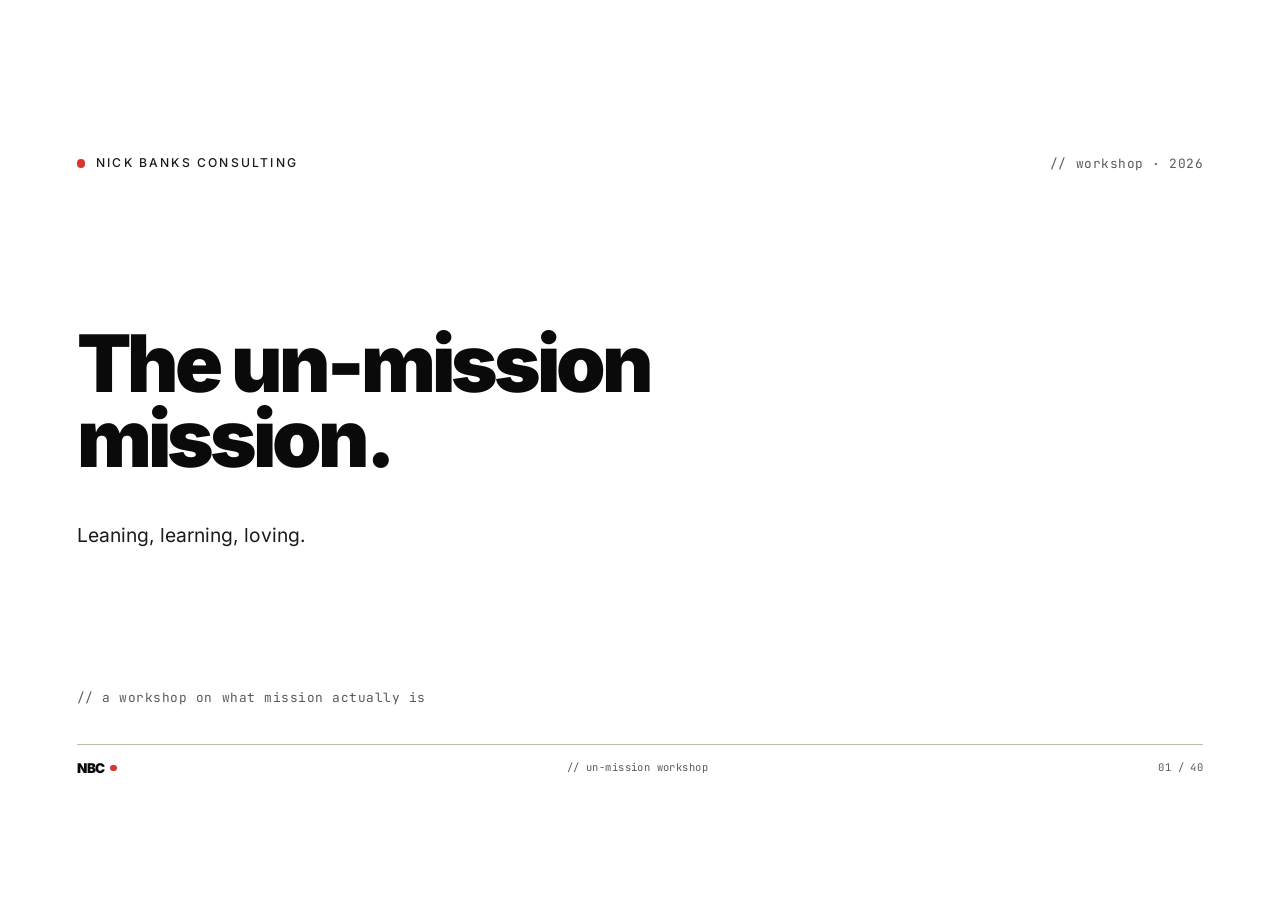
==== commit d0532ca9: "Workshop deck v1.1 - bundled fonts, agenda cards, surface rhythm, brand-guess morphs, modern graph" ====
--- a/examples/un-mission-workshop/index.html
+++ b/examples/un-mission-workshop/index.html
@@ -1,13 +1,10 @@
-<!DOCTYPE html>
+﻿<!DOCTYPE html>
 <html lang="en">
 <head>
   <meta charset="UTF-8" />
   <meta name="viewport" content="width=device-width, initial-scale=1.0" />
   <title>The un-mission mission. — Nick Banks Consulting</title>
   <meta name="description" content="A workshop on what mission actually is. By Nick Banks Consulting." />
-  <link rel="preconnect" href="https://fonts.googleapis.com">
-  <link rel="preconnect" href="https://fonts.gstatic.com" crossorigin>
-  <link href="https://fonts.googleapis.com/css2?family=Inter:wght@400;500;700;900&family=JetBrains+Mono:wght@400&family=Noto+Sans+JP:wght@400;700&display=swap" rel="stylesheet">
   <link rel="stylesheet" href="style.css" />
 </head>
 <body>
@@ -28,27 +25,38 @@
       <div class="slide-bottom">
         <div class="mono-caption">// a workshop on what mission actually is</div>
       </div>
+      <div class="slide-footer">
+        <div class="footer-mark">NBC</div>
+        <div class="footer-tag">// un-mission workshop</div>
+        <div class="footer-num">01 / 38</div>
+      </div>
     </section>
 
     <!-- ============== 02. AGENDA ============== -->
-    <section class="slide" id="slide-02" data-surface="white">
+    <section class="slide" id="slide-02" data-surface="white" data-reveals="8">
       <div class="slide-top">
         <div class="eyebrow">Welcome</div>
-        <div class="mono">// where we're going</div>
+        <div class="mono">// click any item to jump there</div>
       </div>
       <div class="slide-content">
         <h2 class="h-large">Here's where we're going.</h2>
-        <ul class="agenda-list">
-          <li><span class="agenda-num">01 /</span><span class="agenda-title">Intros</span></li>
-          <li><span class="agenda-num">02 /</span><span class="agenda-title">Why listen to me</span></li>
-          <li><span class="agenda-num">03 /</span><span class="agenda-title">Architecture, intention, environment</span></li>
-          <li><span class="agenda-num">04 /</span><span class="agenda-title">The mission – what it is, what it isn't</span></li>
-          <li><span class="agenda-num">05 /</span><span class="agenda-title">How do we find ours</span></li>
-          <li><span class="agenda-num">06 /</span><span class="agenda-title">Your turn</span></li>
-          <li><span class="agenda-num">07 /</span><span class="agenda-title">What's next</span></li>
+        <ul class="agenda-cards">
+          <li class="agenda-card reveal" data-reveal-index="1" data-jump-to="3"><span class="agenda-num">01 /</span><span class="agenda-title">Introductions</span></li>
+          <li class="agenda-card reveal" data-reveal-index="2" data-jump-to="02b"><span class="agenda-num">02 /</span><span class="agenda-title">Why listen to me</span></li>
+          <li class="agenda-card reveal" data-reveal-index="3" data-jump-to="7"><span class="agenda-num">03 /</span><span class="agenda-title">Architecture, intention, environment</span></li>
+          <li class="agenda-card reveal" data-reveal-index="4" data-jump-to="9"><span class="agenda-num">04 /</span><span class="agenda-title">The mission – what it is, what it isn't</span></li>
+          <li class="agenda-card reveal" data-reveal-index="5" data-jump-to="19"><span class="agenda-num">05 /</span><span class="agenda-title">How do we find ours</span></li>
+          <li class="agenda-card reveal" data-reveal-index="6" data-jump-to="28b"><span class="agenda-num">06 /</span><span class="agenda-title">Your turn</span></li>
+          <li class="agenda-card reveal" data-reveal-index="7" data-jump-to="36b"><span class="agenda-num">07 /</span><span class="agenda-title">What's next</span></li>
+          <li class="agenda-card reveal" data-reveal-index="8" data-jump-to="38"><span class="agenda-num">08 /</span><span class="agenda-title">Questions</span></li>
         </ul>
       </div>
       <div class="slide-bottom"></div>
+      <div class="slide-footer">
+        <div class="footer-mark">NBC</div>
+        <div class="footer-tag">// un-mission workshop</div>
+        <div class="footer-num">01 / 38</div>
+      </div>
     </section>
 
     <!-- ============== 03. JUST FOR NOW ============== -->
@@ -61,7 +69,6 @@
         <div class="col-text">
           <h2 class="h-large">Just for now.</h2>
           <div class="mono-label">// I'm the parking attendant. Marking your tires.</div>
-          <p class="body-text">Set aside everything you know about mission, vision, purpose. You can pick it back up in two hours. Try not to map this onto something else.</p>
         </div>
         <div class="col-photo">
           <img src="assets/03-just-for-now-traffic.jpg" alt="Parking attendant marking tires" />
@@ -69,6 +76,27 @@
       </div>
       <div class="slide-bottom">
         <div class="mono">// photo: jean-marc</div>
+      </div>
+      <div class="slide-footer">
+        <div class="footer-mark">NBC</div>
+        <div class="footer-tag">// un-mission workshop</div>
+        <div class="footer-num">01 / 38</div>
+      </div>
+    </section>
+
+    <!-- ============== 02b. SECTION BREAK — WHY LISTEN TO ME ============== -->
+    <section class="slide section-break" id="slide-02b" data-surface="white">
+      <div class="racing-number" aria-hidden="true">02</div>
+      <div class="slide-top">
+        <div class="eyebrow">Part two</div>
+      </div>
+      <div class="slide-content">
+        <h2 class="h-section">Why listen to me.</h2>
+      </div>
+      <div class="slide-footer">
+        <div class="footer-mark">NBC</div>
+        <div class="footer-tag">// un-mission workshop</div>
+        <div class="footer-num">01 / 38</div>
       </div>
     </section>
 
@@ -91,6 +119,11 @@
           </ul>
         </div>
       </div>
+      <div class="slide-footer">
+        <div class="footer-mark">NBC</div>
+        <div class="footer-tag">// un-mission workshop</div>
+        <div class="footer-num">01 / 38</div>
+      </div>
     </section>
 
     <!-- ============== 05. WHY LISTEN — NICK & RAGS ============== -->
@@ -101,13 +134,17 @@
       </div>
       <div class="slide-content two-col">
         <div class="col-text">
-          <div class="mono-label">// nick and rags. one rock. one cigar.</div>
-          <p class="body-text">We had fun. Traveled the world. Eventually went different directions.</p>
+          <div class="mono-label">// nick and rags. whistler. one scotch, one cigar.</div>
         </div>
         <div class="col-photo">
           <img src="assets/05-business-partner-rock.png" alt="Nick and Rags on a rock with a cigar" />
         </div>
       </div>
+      <div class="slide-footer">
+        <div class="footer-mark">NBC</div>
+        <div class="footer-tag">// un-mission workshop</div>
+        <div class="footer-num">01 / 38</div>
+      </div>
     </section>
 
     <!-- ============== 06. WHY LISTEN — RE-INVIGORATED ============== -->
@@ -118,24 +155,33 @@
       </div>
       <div class="slide-content where-now">
         <div class="col-text">
-          <h2 class="h-large">Re-invigorated. Re-committed.</h2>
-          <p class="body-text">Coming out of COVID, took this work further. Deeper. Expanded it for the world.</p>
+          <h2 class="h-large">Re-invigorated.<br>Re-committed.</h2>
         </div>
         <div class="col-photo">
           <img src="assets/06-where-am-i-now-green-building.jpg" alt="Lush green architecture" />
         </div>
       </div>
+      <div class="slide-footer">
+        <div class="footer-mark">NBC</div>
+        <div class="footer-tag">// un-mission workshop</div>
+        <div class="footer-num">01 / 38</div>
+      </div>
     </section>
 
     <!-- ============== 07. SECTION BREAK — FOUNDATIONS ============== -->
     <section class="slide section-break" id="slide-07" data-surface="white">
-      <div class="racing-number" aria-hidden="true">01</div>
-      <div class="slide-top">
-        <div class="eyebrow">Part one</div>
+      <div class="racing-number" aria-hidden="true">03</div>
+      <div class="slide-top">
+        <div class="eyebrow">Part three</div>
       </div>
       <div class="slide-content">
         <h2 class="h-section">Foundations.</h2>
         <div class="mono-caption">// architecture, intention, environment</div>
+      </div>
+      <div class="slide-footer">
+        <div class="footer-mark">NBC</div>
+        <div class="footer-tag">// un-mission workshop</div>
+        <div class="footer-num">01 / 38</div>
       </div>
     </section>
 
@@ -174,17 +220,27 @@
           </ul>
         </div>
       </div>
+      <div class="slide-footer">
+        <div class="footer-mark">NBC</div>
+        <div class="footer-tag">// un-mission workshop</div>
+        <div class="footer-num">01 / 38</div>
+      </div>
     </section>
 
     <!-- ============== 09. SECTION BREAK — THE MISSION ============== -->
     <section class="slide section-break" id="slide-09" data-surface="white">
-      <div class="racing-number" aria-hidden="true">02</div>
-      <div class="slide-top">
-        <div class="eyebrow">Part two</div>
+      <div class="racing-number" aria-hidden="true">04</div>
+      <div class="slide-top">
+        <div class="eyebrow">Part four</div>
       </div>
       <div class="slide-content">
         <h2 class="h-section">The mission.</h2>
         <div class="mono-caption">// what it is, what it isn't, where it comes from</div>
+      </div>
+      <div class="slide-footer">
+        <div class="footer-mark">NBC</div>
+        <div class="footer-tag">// un-mission workshop</div>
+        <div class="footer-num">01 / 38</div>
       </div>
     </section>
 
@@ -208,23 +264,29 @@
         </div>
         <p class="shimei-equation reveal" data-reveal-index="3">= mission. how you want to use your life.</p>
       </div>
+      <div class="slide-footer">
+        <div class="footer-mark">NBC</div>
+        <div class="footer-tag">// un-mission workshop</div>
+        <div class="footer-num">01 / 38</div>
+      </div>
     </section>
 
     <!-- ============== 11. THE MISSION — MY DEFINITION ============== -->
-    <section class="slide" id="slide-11" data-surface="ink" data-reveals="2">
+    <section class="slide" id="slide-11" data-surface="ink" data-reveals="1">
       <div class="slide-top">
         <div class="eyebrow">My definition</div>
         <div class="mono" data-caption-step="0">// the whole thing, in one sentence</div>
         <div class="mono" data-caption-step="1">// that's the whole thing</div>
-        <div class="mono" data-caption-step="2">// mission connects the three</div>
       </div>
       <div class="slide-content definition">
         <div class="definition-statement reveal" data-reveal-index="1">
           <h2 class="h-large">How we want to leave everyone we come into contact with.</h2>
         </div>
-        <div class="definition-secondary reveal" data-reveal-index="2">
-          <p class="body-text">Mission is the link between architecture, intention, and environment. The thing that makes them a system, not just three pieces.</p>
-        </div>
+      </div>
+      <div class="slide-footer">
+        <div class="footer-mark">NBC</div>
+        <div class="footer-tag">// un-mission workshop</div>
+        <div class="footer-num">01 / 38</div>
       </div>
     </section>
 
@@ -236,7 +298,11 @@
       </div>
       <div class="slide-content btl-setup">
         <h2 class="h-mid">Jim Collins studied companies that lasted.</h2>
-        <p class="body-text">Decades. 80, 90, 100+ years. Most companies don't make it past one decade. He wanted to know what these long-lasting ones had in common.</p>
+      </div>
+      <div class="slide-footer">
+        <div class="footer-mark">NBC</div>
+        <div class="footer-tag">// un-mission workshop</div>
+        <div class="footer-num">01 / 38</div>
       </div>
     </section>
 
@@ -252,130 +318,124 @@
       <div class="slide-content btl-graph-wrap">
         <div class="btl-graph">
           <svg viewBox="0 0 1200 600" preserveAspectRatio="xMidYMid meet" aria-hidden="true">
-            <!-- Axes (slightly irregular hand-drawn lines) -->
-            <path d="M 110,80 C 108,180 112,300 109,420 C 110,500 108,540 110,560" stroke="#3a3a3a" stroke-width="2" fill="none" stroke-linecap="round"/>
-            <path d="M 110,560 C 250,562 470,558 700,561 C 920,560 1080,562 1170,560" stroke="#3a3a3a" stroke-width="2" fill="none" stroke-linecap="round"/>
-
-            <!-- Yellow handwritten labels -->
-            <text class="handwritten" x="35" y="290" transform="rotate(-90, 35, 290)">Success</text>
-            <text class="handwritten" x="600" y="595" text-anchor="middle">Decades</text>
-
-            <!-- Red flat squiggly line (most companies) -->
+            <!-- Hairline axes -->
+            <line x1="110" y1="60" x2="110" y2="540" stroke="#BDB8AC" stroke-width="1" stroke-linecap="round"/>
+            <line x1="110" y1="540" x2="1175" y2="540" stroke="#BDB8AC" stroke-width="1" stroke-linecap="round"/>
+
+            <!-- Origin dot -->
+            <circle cx="110" cy="540" r="3" fill="#BDB8AC"/>
+
+            <!-- Axis labels (eyebrow style: Inter Medium uppercase tracked) -->
+            <text x="40" y="300" transform="rotate(-90 40 300)" text-anchor="middle" font-family="Inter, sans-serif" font-weight="500" font-size="14" letter-spacing="2.6" fill="#5C5A53">SUCCESS</text>
+            <text x="643" y="588" text-anchor="middle" font-family="Inter, sans-serif" font-weight="500" font-size="14" letter-spacing="2.6" fill="#5C5A53">DECADES</text>
+
+            <!-- "Most companies" — some success, dropped, rose again, but never made it.
+                 Straight segments between data points for a real-world chart feel. -->
             <path class="btl-line btl-flat" data-draw-at="1"
-                  d="M 130,475 C 200,478 270,470 340,478 C 410,486 470,468 540,476 C 610,484 670,470 740,478 C 810,486 870,470 940,478 C 1010,485 1080,472 1150,476"/>
-
-            <!-- 5 blue rising lines (the subset) — staggered start heights, increasingly steep -->
-            <path class="btl-line btl-rising" data-draw-at="2" style="animation-delay: 0ms"
-                  d="M 130,470 C 250,460 380,440 520,400 C 660,360 800,300 940,230 C 1020,180 1090,140 1160,100"/>
-            <path class="btl-line btl-rising" data-draw-at="2" style="animation-delay: 150ms"
-                  d="M 130,478 C 280,470 420,455 560,420 C 700,380 850,320 990,250 C 1060,210 1110,170 1160,130"/>
-            <path class="btl-line btl-rising" data-draw-at="2" style="animation-delay: 300ms"
-                  d="M 130,485 C 240,478 360,460 490,435 C 640,400 790,350 930,290 C 1010,255 1090,215 1160,175"/>
-            <path class="btl-line btl-rising" data-draw-at="2" style="animation-delay: 450ms"
-                  d="M 130,490 C 270,485 410,475 540,450 C 680,420 820,375 960,315 C 1040,280 1110,245 1160,210"/>
-            <path class="btl-line btl-rising" data-draw-at="2" style="animation-delay: 600ms"
-                  d="M 130,495 C 290,488 440,478 590,455 C 740,430 870,395 1000,345 C 1080,310 1130,275 1160,245"/>
+                  d="M 130,485 L 175,468 L 220,440 L 265,418 L 310,455 L 355,488 L 400,468 L 445,500 L 490,470 L 535,505 L 580,478 L 625,425 L 670,452 L 715,480 L 760,460 L 805,495 L 850,475 L 895,510 L 940,488 L 985,438 L 1030,470 L 1075,495 L 1120,470 L 1170,485"/>
+
+            <!-- "Built to Last" — brand red, dramatic J-curve, thicker -->
+            <path class="btl-line btl-rising" data-draw-at="2"
+                  d="M 130,498 C 290,500 470,490 640,470 C 820,440 960,370 1080,225 C 1140,140 1165,70 1175,15"/>
+
+            <!-- Endpoint marker on the rising line (anchors the climax) -->
+            <circle class="btl-endpoint" data-reveal-index="2" cx="1175" cy="15" r="7" fill="#D9352A"/>
           </svg>
         </div>
       </div>
+      <div class="slide-footer">
+        <div class="footer-mark">NBC</div>
+        <div class="footer-tag">// un-mission workshop</div>
+        <div class="footer-num">01 / 38</div>
+      </div>
     </section>
 
     <!-- ============== 14. DISNEY — GUESS AND REVEAL ============== -->
-    <section class="slide guess-reveal" id="slide-14" data-surface="white" data-reveals="1" data-state="1" data-state-2-surface="ink">
-      <div class="state-1">
+    <section class="slide brand-guess" id="slide-14" data-surface="white" data-reveals="1" data-state="1" data-state-2-surface="ink">
+      <img src="assets/10-disney-walt-mickey.jpg" alt="" class="brand-guess-bg" aria-hidden="true" />
+      <div class="brand-guess-overlay">
         <div class="slide-top">
           <div class="eyebrow">Guess who</div>
           <div class="mono">// who said this?</div>
         </div>
-        <div class="slide-content">
-          <h2 class="h-display big-headline">Magic, fun, and happiness.</h2>
-        </div>
-      </div>
-      <div class="state-2">
-        <img src="assets/10-disney-walt-mickey.jpg" alt="Walt Disney with Mickey" class="full-photo" />
-        <div class="photo-overlay">
-          <div class="slide-top">
-            <div class="eyebrow">Guess who</div>
-            <div class="mono">// disney</div>
-          </div>
-          <div class="small-headline">Magic, fun, and happiness.</div>
-        </div>
+        <div class="brand-guess-stage">
+          <h2 class="brand-guess-quote">Magic, fun, and happiness.</h2>
+          <div class="brand-guess-name">Disney.</div>
+        </div>
+      </div>
+      <div class="slide-footer">
+        <div class="footer-mark">NBC</div>
+        <div class="footer-tag">// un-mission workshop</div>
+        <div class="footer-num">01 / 38</div>
       </div>
     </section>
 
     <!-- ============== 15. CIRQUE — GUESS AND REVEAL ============== -->
-    <section class="slide guess-reveal" id="slide-15" data-surface="white" data-reveals="1" data-state="1" data-state-2-surface="ink">
-      <div class="state-1">
+    <section class="slide brand-guess brand-guess--long" id="slide-15" data-surface="white" data-reveals="1" data-state="1" data-state-2-surface="ink">
+      <img src="assets/11-cirque-du-soleil.jpg" alt="" class="brand-guess-bg" aria-hidden="true" />
+      <div class="brand-guess-overlay">
         <div class="slide-top">
           <div class="eyebrow">Guess who</div>
           <div class="mono">// a tough one. who said this?</div>
         </div>
-        <div class="slide-content">
-          <h2 class="h-large big-headline">To invoke the imagination, provoke the senses, and evoke the emotions of people around the world.</h2>
-        </div>
-      </div>
-      <div class="state-2">
-        <img src="assets/11-cirque-du-soleil.jpg" alt="Cirque du Soleil" class="full-photo" />
-        <div class="photo-overlay">
-          <div class="slide-top">
-            <div class="eyebrow">Guess who</div>
-            <div class="mono">// cirque du soleil</div>
-          </div>
-          <div class="small-headline">Invoke. Provoke. Evoke.</div>
-        </div>
+        <div class="brand-guess-stage">
+          <h2 class="brand-guess-quote">To invoke the imagination, provoke the senses, and evoke the emotions of people around the world.</h2>
+          <div class="brand-guess-name">Cirque du Soleil.</div>
+        </div>
+      </div>
+      <div class="slide-footer">
+        <div class="footer-mark">NBC</div>
+        <div class="footer-tag">// un-mission workshop</div>
+        <div class="footer-num">01 / 38</div>
       </div>
     </section>
 
     <!-- ============== 16. COKE VS PEPSI ============== -->
-    <section class="slide guess-reveal" id="slide-16" data-surface="white" data-reveals="1" data-state="1" data-state-2-surface="ink">
-      <div class="state-1">
+    <section class="slide cokepepsi" id="slide-16" data-surface="white" data-reveals="1" data-state="1">
+      <img src="assets/12-coke-vs-pepsi.jpg" alt="" class="cokepepsi-bg" aria-hidden="true" />
+      <div class="cokepepsi-content">
         <div class="slide-top">
           <div class="eyebrow">Guess who (both)</div>
-          <div class="mono">// two competitors. one mission, one... statement.</div>
-        </div>
-        <div class="slide-content cokepepsi-state1">
+          <div class="mono cokepepsi-mono cokepepsi-mono--s1">// two competitors. one mission, one... statement.</div>
+          <div class="mono cokepepsi-mono cokepepsi-mono--s2">// coca-cola vs pepsi</div>
+        </div>
+        <div class="slide-content cokepepsi-cols">
           <div class="cokepepsi-coke">
-            <div class="cokepepsi-tag">// brand A</div>
             <h2 class="h-hero">To refresh the world.</h2>
           </div>
+          <div class="cokepepsi-vs" aria-hidden="true">vs</div>
           <div class="cokepepsi-pepsi">
-            <div class="cokepepsi-tag">// brand B</div>
-            <p class="pepsi-text">We have absolute clarity around what we do. We sell X. Our success will ensure customers build their businesses, employees build their futures, and shareholders build their wealth.</p>
+            <p class="pepsi-text">"We have absolute clarity around what we do. We sell X. Our success will ensure customers build their businesses, employees build their futures, and shareholders build their wealth."</p>
           </div>
         </div>
       </div>
-      <div class="state-2">
-        <img src="assets/12-coke-vs-pepsi.jpg" alt="Coke versus Pepsi" class="full-photo" />
-        <div class="photo-overlay">
-          <div class="slide-top">
-            <div class="eyebrow">Guess who (both)</div>
-            <div class="mono">// coca-cola vs pepsi</div>
-          </div>
-          <div class="small-headline">// notice who pepsi is talking to</div>
-        </div>
+      <div class="slide-footer">
+        <div class="footer-mark">NBC</div>
+        <div class="footer-tag">// un-mission workshop</div>
+        <div class="footer-num">01 / 38</div>
       </div>
     </section>
 
     <!-- ============== 17. STARBUCKS — GUESS AND REVEAL ============== -->
-    <section class="slide guess-reveal" id="slide-17" data-surface="white" data-reveals="1" data-state="1" data-state-2-surface="ink">
-      <div class="state-1">
+    <section class="slide brand-guess" id="slide-17" data-surface="white" data-reveals="2" data-state="1" data-state-2-surface="ink" data-state-change-at="2">
+      <img src="assets/13-starbucks.jpg" alt="" class="brand-guess-bg" aria-hidden="true" />
+      <div class="brand-guess-overlay">
         <div class="slide-top">
           <div class="eyebrow">Guess who</div>
           <div class="mono">// who said this?</div>
         </div>
-        <div class="slide-content">
-          <h2 class="h-large big-headline">To inspire and nurture the human spirit. One coffee, one community at a time.</h2>
-        </div>
-      </div>
-      <div class="state-2">
-        <img src="assets/13-starbucks.jpg" alt="Starbucks" class="full-photo" />
-        <div class="photo-overlay">
-          <div class="slide-top">
-            <div class="eyebrow">Guess who</div>
-            <div class="mono">// starbucks</div>
-          </div>
-          <div class="small-headline">Inspire. Nurture.</div>
-        </div>
+        <div class="brand-guess-stage">
+          <h2 class="brand-guess-quote">
+            To inspire and nurture the human spirit.
+            <span class="brand-guess-quote-2 reveal" data-reveal-index="1">One coffee, one community at a time.</span>
+          </h2>
+          <div class="brand-guess-name">Starbucks.</div>
+        </div>
+      </div>
+      <div class="slide-footer">
+        <div class="footer-mark">NBC</div>
+        <div class="footer-tag">// un-mission workshop</div>
+        <div class="footer-num">01 / 38</div>
       </div>
     </section>
 
@@ -383,10 +443,9 @@
     <section class="slide" id="slide-18" data-surface="white" data-reveals="8">
       <div class="slide-top">
         <div class="eyebrow">More examples</div>
-        <div class="mono">// some others I've worked on or seen</div>
-      </div>
-      <div class="slide-content">
-        <h2 class="h-mid">Some others I've worked on or seen.</h2>
+      </div>
+      <div class="slide-content">
+        <h2 class="h-mid">Some other mission statements from clients.</h2>
         <ul class="examples-list">
           <li class="reveal" data-reveal-index="1"><span class="item">Life unleashed.</span></li>
           <li class="reveal" data-reveal-index="2"><span class="item">Holy fuck what a rush.</span></li>
@@ -398,17 +457,26 @@
           <li class="reveal" data-reveal-index="8"><span class="item">Elevating the world from mediocrity to greatness.</span><span class="attr">// chip @ lululemon</span></li>
         </ul>
       </div>
+      <div class="slide-footer">
+        <div class="footer-mark">NBC</div>
+        <div class="footer-tag">// un-mission workshop</div>
+        <div class="footer-num">01 / 38</div>
+      </div>
     </section>
 
     <!-- ============== 19. SECTION BREAK — HOW TO USE IT ============== -->
     <section class="slide section-break" id="slide-19" data-surface="white">
-      <div class="racing-number" aria-hidden="true">03</div>
-      <div class="slide-top">
-        <div class="eyebrow">Part three</div>
+      <div class="racing-number" aria-hidden="true">05</div>
+      <div class="slide-top">
+        <div class="eyebrow">Part five</div>
       </div>
       <div class="slide-content">
         <h2 class="h-section">How to use it.</h2>
-        <div class="mono-caption">// mission as a tool, five ways</div>
+      </div>
+      <div class="slide-footer">
+        <div class="footer-mark">NBC</div>
+        <div class="footer-tag">// un-mission workshop</div>
+        <div class="footer-num">01 / 38</div>
       </div>
     </section>
 
@@ -416,21 +484,22 @@
     <section class="slide" id="slide-20" data-surface="white">
       <div class="slide-top">
         <div class="eyebrow">Tool 01</div>
-        <div class="mono">// alignment</div>
-      </div>
-      <div class="slide-content tool-card">
-        <div class="col-text">
+      </div>
+      <div class="slide-content alignment-slide">
+        <div class="alignment-header">
           <div class="tool-num">01</div>
           <h2 class="h-large">Alignment tool.</h2>
-          <p class="quote">"Building a visionary company requires 1% vision and 99% alignment. When you have superb alignment, a visitor can drop in from outer space and infer your vision from the operations and activities of the company without ever reading it on paper or meeting a single senior executive."</p>
-          <div class="footnote">// jim collins and jerry porras. harvard business review.</div>
-        </div>
-        <div class="col-photo">
-          <img src="assets/16-tool-alignment-collins.png" alt="Built to Last by Jim Collins" />
+        </div>
+        <div class="alignment-image">
+          <img src="assets/16-tool-alignment-collins.png" alt="Quote from Jim Collins and Jerry Porras" />
         </div>
       </div>
       <div class="slide-bottom">
-        <div class="mono">// people step in or step out. both are right outcomes.</div>
+      </div>
+      <div class="slide-footer">
+        <div class="footer-mark">NBC</div>
+        <div class="footer-tag">// un-mission workshop</div>
+        <div class="footer-num">01 / 38</div>
       </div>
     </section>
 
@@ -438,20 +507,22 @@
     <section class="slide" id="slide-21" data-surface="white">
       <div class="slide-top">
         <div class="eyebrow">Tool 02</div>
-        <div class="mono">// decision-making</div>
       </div>
       <div class="slide-content tool-card">
         <div class="col-text">
           <div class="tool-num">02</div>
           <h2 class="h-large">Decision-making tool.</h2>
-          <p class="body-text">We make decisions all day. The mission gives the next step when policy doesn't cover it. Disney's street sweeper sees a child crying. Puts down the broom. Goes to deliver magic, fun, and happiness.</p>
         </div>
         <div class="col-photo">
           <img src="assets/16-tool-joey-restaurant.jpg" alt="Joey's restaurant" />
         </div>
       </div>
       <div class="slide-bottom">
-        <div class="mono">// joey's. the founder asked: do we really need this manual?</div>
+      </div>
+      <div class="slide-footer">
+        <div class="footer-mark">NBC</div>
+        <div class="footer-tag">// un-mission workshop</div>
+        <div class="footer-num">01 / 38</div>
       </div>
     </section>
 
@@ -459,20 +530,22 @@
     <section class="slide" id="slide-22" data-surface="white">
       <div class="slide-top">
         <div class="eyebrow">Tool 03</div>
-        <div class="mono">// creativity and design</div>
       </div>
       <div class="slide-content tool-card">
         <div class="col-text">
           <div class="tool-num">03</div>
           <h2 class="h-large">Creativity and design tool.</h2>
-          <p class="body-text">Every act, email, booth, activity gets held up to the mission. Cirque does it for every stunt. Riders did it for trade show booths – low budget, won People's Choice, every time.</p>
         </div>
         <div class="col-photo">
           <img src="assets/16-tool-creativity-ryders.png" alt="Riders' booth" />
         </div>
       </div>
       <div class="slide-bottom">
-        <div class="mono">// riders' booth. mission: leave everyone stoked.</div>
+      </div>
+      <div class="slide-footer">
+        <div class="footer-mark">NBC</div>
+        <div class="footer-tag">// un-mission workshop</div>
+        <div class="footer-num">01 / 38</div>
       </div>
     </section>
 
@@ -480,20 +553,22 @@
     <section class="slide" id="slide-23" data-surface="white">
       <div class="slide-top">
         <div class="eyebrow">Tool 04</div>
-        <div class="mono">// elevating</div>
       </div>
       <div class="slide-content tool-card">
         <div class="col-text">
           <div class="tool-num">04</div>
           <h2 class="h-large">Elevating tool.</h2>
-          <p class="body-text">High-performers always look for what's inconsistent. A way for everyone to surface where things could be elevated.</p>
         </div>
         <div class="col-photo">
           <img src="assets/16-tool-yvr-airport.jpg" alt="YVR airport" />
         </div>
       </div>
       <div class="slide-bottom">
-        <div class="mono">// a contractor we worked with started paying their subs the day work was done. industry followed.</div>
+      </div>
+      <div class="slide-footer">
+        <div class="footer-mark">NBC</div>
+        <div class="footer-tag">// un-mission workshop</div>
+        <div class="footer-num">01 / 38</div>
       </div>
     </section>
 
@@ -501,27 +576,34 @@
     <section class="slide" id="slide-24" data-surface="white">
       <div class="slide-top">
         <div class="eyebrow">Tool 05</div>
-        <div class="mono">// do the right thing</div>
       </div>
       <div class="slide-content tool-card">
         <div class="col-text">
           <div class="tool-num">05</div>
           <h2 class="h-large">Do the right thing tool.</h2>
-          <p class="body-text">Organizations rooted in this start doing the right thing – for everyone, for the community, for the planet. Without being mandated to. They recycle. They change the lightbulb. They extend "everyone" to mean everyone.</p>
-        </div>
-        <div class="col-photo col-photo--empty">// no image. the work speaks for itself here.</div>
-      </div>
-    </section>
-
-    <!-- ============== 25. SECTION BREAK — WHAT IT ISN'T ============== -->
+        </div>
+        <div class="col-photo col-photo--empty"></div>
+      </div>
+      <div class="slide-footer">
+        <div class="footer-mark">NBC</div>
+        <div class="footer-tag">// un-mission workshop</div>
+        <div class="footer-num">01 / 38</div>
+      </div>
+    </section>
+
+    <!-- ============== 25. SECTION BREAK — WHAT IT ISN'T (sub of mission) ============== -->
     <section class="slide section-break" id="slide-25" data-surface="white">
-      <div class="racing-number" aria-hidden="true">04</div>
+      <div class="racing-number" aria-hidden="true">05a</div>
       <div class="slide-top">
         <div class="eyebrow">A quick clear-up</div>
       </div>
       <div class="slide-content">
         <h2 class="h-section">What it isn't.</h2>
-        <div class="mono-caption">// two common confusions</div>
+      </div>
+      <div class="slide-footer">
+        <div class="footer-mark">NBC</div>
+        <div class="footer-tag">// un-mission workshop</div>
+        <div class="footer-num">01 / 38</div>
       </div>
     </section>
 
@@ -529,20 +611,22 @@
     <section class="slide" id="slide-26" data-surface="white">
       <div class="slide-top">
         <div class="eyebrow">Not this</div>
-        <div class="mono">// slogan vs mission</div>
       </div>
       <div class="slide-content tool-card">
         <div class="col-text">
           <div class="tool-num">01</div>
           <h2 class="h-large">Not a slogan or tagline.</h2>
-          <p class="body-text">Slogans are external. "Just Do It." That's marketing. Mission is internal. The secret sauce. We don't care if anyone outside knows what "leave more Remi Moments" means – we know.</p>
         </div>
         <div class="col-photo">
           <img src="assets/14-nike-just-do-it.jpg" alt="Nike Just Do It" />
         </div>
       </div>
       <div class="slide-bottom">
-        <div class="mono">// remi moments. internal language. theirs alone.</div>
+      </div>
+      <div class="slide-footer">
+        <div class="footer-mark">NBC</div>
+        <div class="footer-tag">// un-mission workshop</div>
+        <div class="footer-num">01 / 38</div>
       </div>
     </section>
 
@@ -550,73 +634,65 @@
     <section class="slide" id="slide-27" data-surface="white">
       <div class="slide-top">
         <div class="eyebrow">Not this either</div>
-        <div class="mono">// happiness vs mattering</div>
       </div>
       <div class="slide-content tool-card">
         <div class="col-text">
           <div class="tool-num">02</div>
           <h2 class="h-large">Not a make-everyone-happy tool.</h2>
-          <p class="body-text">Bad news still gets delivered. People don't always leave happy. The mission isn't about happiness – it's about whether people are left feeling that they matter, even when the answer is no.</p>
         </div>
         <div class="col-photo">
           <img src="assets/17-what-isnt-crying-toddler.jpg" alt="Toddler crying" />
         </div>
       </div>
       <div class="slide-bottom">
-        <div class="mono">// my daughter wants more youtube. i say no. she's mad. the commitment holds.</div>
-      </div>
-    </section>
-
-    <!-- ============== 28. SECTION BREAK — SOMER ============== -->
-    <section class="slide section-break" id="slide-28" data-surface="ink">
-      <div class="racing-number" aria-hidden="true">05</div>
-      <div class="slide-top">
-        <div class="eyebrow">How I found mine</div>
-      </div>
-      <div class="slide-content">
-        <h2 class="h-section">Somer.</h2>
-        <div class="mono-caption">// a story about a play structure</div>
-      </div>
-    </section>
-
-    <!-- ============== 29. SOMER — THE PLAY STRUCTURE ============== -->
+      </div>
+      <div class="slide-footer">
+        <div class="footer-mark">NBC</div>
+        <div class="footer-tag">// un-mission workshop</div>
+        <div class="footer-num">01 / 38</div>
+      </div>
+    </section>
+
+    <!-- ============== 28b. SECTION BREAK — YOUR TURN (Somer arc + prompts) ============== -->
+    <section class="slide section-break" id="slide-28b" data-surface="white">
+      <div class="racing-number" aria-hidden="true">06</div>
+      <div class="slide-top">
+        <div class="eyebrow">Part six</div>
+      </div>
+      <div class="slide-content">
+        <h2 class="h-section">Your turn.</h2>
+        <p class="subtitle">First, a story.</p>
+      </div>
+      <div class="slide-footer">
+        <div class="footer-mark">NBC</div>
+        <div class="footer-tag">// un-mission workshop</div>
+        <div class="footer-num">01 / 38</div>
+      </div>
+    </section>
+
+    <!-- ============== 29. SOMER — INTRODUCTION ============== -->
     <section class="slide full-photo-slide" id="slide-29" data-surface="ink">
-      <img src="assets/18-playground.jpg" alt="" class="full-photo-bg" aria-hidden="true" />
-      <div class="full-photo-overlay">
-        <div class="slide-top">
-          <div class="eyebrow">Where this landed for me</div>
-          <div class="mono">// a story</div>
-        </div>
-        <div class="photo-bottom">
-          <div class="mono">// somer at the play structure. when she was small.</div>
-        </div>
-      </div>
-    </section>
-
-    <!-- ============== 30. SOMER — THE REALIZATION ============== -->
-    <section class="slide full-photo-slide" id="slide-30" data-surface="ink" data-reveals="1">
       <img src="assets/18-somer-soaring.jpg" alt="" class="full-photo-bg" aria-hidden="true" />
       <div class="full-photo-overlay">
         <div class="slide-top">
+          <div class="eyebrow">Meet Somer</div>
+        </div>
+        <div class="photo-bottom">
+        </div>
+      </div>
+    </section>
+
+    <!-- ============== 30. SOMER — PLAY STRUCTURE + REALIZATION ============== -->
+    <section class="slide somer-layered" id="slide-30" data-surface="ink" data-reveals="2" data-state="1" data-state-change-at="2">
+      <img src="assets/18-somer-soaring.jpg" alt="" class="somer-bg" aria-hidden="true" />
+      <img src="assets/18-playground.jpg" alt="The play structure where Somer climbed" class="somer-floating-photo reveal" data-reveal-index="1" />
+      <div class="somer-overlay">
+        <div class="slide-top">
           <div class="eyebrow">What I realized</div>
-          <div class="mono">// the moment</div>
-        </div>
-        <h2 class="h-large realization reveal" data-reveal-index="1">I could die now and she'd be okay.</h2>
-        <div class="photo-bottom">
-          <div class="mono">// that was the mission</div>
-        </div>
-      </div>
-    </section>
-
-    <!-- ============== 31. SECTION BREAK — YOUR TURN ============== -->
-    <section class="slide section-break" id="slide-31" data-surface="white">
-      <div class="racing-number" aria-hidden="true">06</div>
-      <div class="slide-top">
-        <div class="eyebrow">Part five</div>
-      </div>
-      <div class="slide-content">
-        <h2 class="h-section">Your turn.</h2>
-        <div class="mono-caption">// how do we find ours</div>
+        </div>
+        <div class="somer-realization-band reveal" data-reveal-index="2">
+          <h2 class="h-large realization">I could die now and she'd be okay.</h2>
+        </div>
       </div>
     </section>
 
@@ -643,67 +719,89 @@
           </li>
         </ul>
       </div>
+      <div class="slide-footer">
+        <div class="footer-mark">NBC</div>
+        <div class="footer-tag">// un-mission workshop</div>
+        <div class="footer-num">01 / 38</div>
+      </div>
     </section>
 
     <!-- ============== 33. YOUR TURN — WHAT WE'VE LIVED ============== -->
-    <section class="slide" id="slide-33" data-surface="white" data-reveals="3">
+    <section class="slide" id="slide-33" data-surface="white">
       <div class="slide-top">
         <div class="eyebrow">What we've already lived</div>
         <div class="mono">// before, during, after. find the stories.</div>
       </div>
       <div class="slide-content">
         <h2 class="h-mid">When have you lived this?</h2>
-        <ul class="lived-list">
-          <li class="reveal" data-reveal-index="1">Stories of when you showed up big.</li>
-          <li class="reveal" data-reveal-index="2">Times when someone felt massively supported.</li>
-          <li class="reveal" data-reveal-index="3">Moments where the work transformed someone.</li>
-        </ul>
+      </div>
+      <div class="slide-footer">
+        <div class="footer-mark">NBC</div>
+        <div class="footer-tag">// un-mission workshop</div>
+        <div class="footer-num">01 / 38</div>
       </div>
     </section>
 
     <!-- ============== 34. YOUR TURN — WHAT TO CARRY FORWARD ============== -->
-    <section class="slide" id="slide-34" data-surface="white" data-reveals="3">
+    <section class="slide" id="slide-34" data-surface="white">
       <div class="slide-top">
         <div class="eyebrow">From your DNA</div>
         <div class="mono">// we didn't start from nothing.</div>
       </div>
       <div class="slide-content">
         <h2 class="h-mid">What's worth carrying forward?</h2>
-        <ul class="lived-list">
-          <li class="reveal" data-reveal-index="1">Phrases or values from your past you still believe in.</li>
-          <li class="reveal" data-reveal-index="2">Commitments or ways of being you've liked.</li>
-          <li class="reveal" data-reveal-index="3">Pieces of your culture that deserve to come along.</li>
-        </ul>
+      </div>
+      <div class="slide-footer">
+        <div class="footer-mark">NBC</div>
+        <div class="footer-tag">// un-mission workshop</div>
+        <div class="footer-num">01 / 38</div>
       </div>
     </section>
 
     <!-- ============== 35. YOUR TURN — WHAT'S EMERGING ============== -->
-    <section class="slide" id="slide-35" data-surface="white" data-reveals="3">
+    <section class="slide" id="slide-35" data-surface="white">
       <div class="slide-top">
         <div class="eyebrow">Listen for patterns</div>
         <div class="mono">// try it on.</div>
       </div>
       <div class="slide-content">
         <h2 class="h-mid">What's emerging?</h2>
-        <ul class="lived-list">
-          <li class="reveal" data-reveal-index="1">Words and phrases coming up again and again.</li>
-          <li class="reveal" data-reveal-index="2">What's surprising. What's obvious.</li>
-          <li class="reveal" data-reveal-index="3">This isn't the final mission – it's the soil it'll grow from.</li>
-        </ul>
+      </div>
+      <div class="slide-footer">
+        <div class="footer-mark">NBC</div>
+        <div class="footer-tag">// un-mission workshop</div>
+        <div class="footer-num">01 / 38</div>
       </div>
     </section>
 
     <!-- ============== 36. THE PROOF — YOUR NOTEBOOK ============== -->
-    <section class="slide full-photo-slide" id="slide-36" data-surface="white">
-      <img src="assets/19-handwritten-notebook.jpg" alt="" class="full-photo-bg" aria-hidden="true" />
-      <div class="full-photo-overlay">
-        <div class="slide-top">
-          <div class="eyebrow">I've done this too</div>
-          <div class="mono">// my own work on this</div>
-        </div>
-        <div class="photo-bottom">
-          <div class="mono">// the notebook</div>
-        </div>
+    <section class="slide" id="slide-36" data-surface="white">
+      <div class="slide-top">
+        <div class="eyebrow">I've done this too</div>
+      </div>
+      <div class="slide-content notebook-slide">
+        <div class="notebook-photo">
+          <img src="assets/19-handwritten-notebook.jpg" alt="Nick's handwritten notebook with mission work" />
+        </div>
+        <div class="notebook-text">
+          <h2 class="h-mid">My own pages.</h2>
+        </div>
+      </div>
+    </section>
+
+    <!-- ============== 36b. SECTION BREAK — WHAT'S NEXT ============== -->
+    <section class="slide section-break" id="slide-36b" data-surface="white">
+      <div class="racing-number" aria-hidden="true">07</div>
+      <div class="slide-top">
+        <div class="eyebrow">Part seven</div>
+      </div>
+      <div class="slide-content">
+        <h2 class="h-section">What's next.</h2>
+      </div>
+      <div class="slide-footer">
+        <div class="footer-mark">NBC</div>
+        <div class="footer-tag">// un-mission workshop</div>
+        <div class="footer-num">01 / 38</div>
       </div>
     </section>
 
@@ -715,22 +813,39 @@
       </div>
       <div class="slide-content">
         <h2 class="h-large">Try it on.</h2>
-        <ul class="close-list">
-          <li>Take what you have today and live with it.</li>
-          <li>Notice when it fits. Notice when it doesn't.</li>
-          <li>Workshop the words. Go deeper.</li>
-          <li>This is the soil, not the final tree.</li>
-        </ul>
-      </div>
-    </section>
-
-    <!-- ============== 38. CLOSING — RED FULL-BLEED ============== -->
-    <section class="slide closing-slide" id="slide-38" data-surface="red">
-      <div class="slide-top">
-        <div class="eyebrow">End</div>
+      </div>
+      <div class="slide-footer">
+        <div class="footer-mark">NBC</div>
+        <div class="footer-tag">// un-mission workshop</div>
+        <div class="footer-num">01 / 38</div>
+      </div>
+    </section>
+
+    <!-- ============== 38. QUESTIONS ============== -->
+    <section class="slide section-break" id="slide-38" data-surface="white">
+      <div class="racing-number" aria-hidden="true">08</div>
+      <div class="slide-top">
+        <div class="eyebrow">Part eight</div>
+      </div>
+      <div class="slide-content">
+        <h2 class="h-section">Questions?</h2>
+        <p class="subtitle">Open floor. What's coming up?</p>
+      </div>
+      <div class="slide-footer">
+        <div class="footer-mark">NBC</div>
+        <div class="footer-tag">// un-mission workshop</div>
+        <div class="footer-num">01 / 38</div>
+      </div>
+    </section>
+
+    <!-- ============== 39. CLOSING — RED FULL-BLEED ============== -->
+    <section class="slide closing-slide" id="slide-39" data-surface="red">
+      <div class="slide-top">
+        <div class="eyebrow">Nick Banks Consulting</div>
       </div>
       <h2 class="h-display">Thank you.</h2>
       <p class="subtitle">Now go and do this work.</p>
+      <div class="closing-brandline">Strategy with a pulse.</div>
       <div class="closing-contact">
         <span>nick@nickbanksconsulting.com</span>
         <span>/</span>
@@ -738,14 +853,11 @@
         <span>/</span>
         <span>778.987.5230</span>
       </div>
+      <button class="closing-restart" data-jump-to="01" type="button">// start over</button>
     </section>
 
   </div>
 </div>
-
-<div class="deck-tag" id="deckTag">// un-mission workshop</div>
-<div class="slide-counter" id="slideCounter">01 / 38</div>
-
 <script src="script.js"></script>
 </body>
 </html>
--- a/examples/un-mission-workshop/style.css
+++ b/examples/un-mission-workshop/style.css
@@ -3,7 +3,44 @@
  * Tokens source: ../../tokens/css-variables.css and design-system.json
  */
 
-/* ---------- Local handwritten font ---------- */
+/* ---------- Local fonts (zero-internet bundle) ---------- */
+
+@font-face {
+  font-family: 'Inter';
+  src: url('./assets/fonts/Inter-400.woff2') format('woff2');
+  font-weight: 400;
+  font-style: normal;
+  font-display: swap;
+}
+@font-face {
+  font-family: 'Inter';
+  src: url('./assets/fonts/Inter-500.woff2') format('woff2');
+  font-weight: 500;
+  font-style: normal;
+  font-display: swap;
+}
+@font-face {
+  font-family: 'Inter';
+  src: url('./assets/fonts/Inter-700.woff2') format('woff2');
+  font-weight: 700;
+  font-style: normal;
+  font-display: swap;
+}
+@font-face {
+  font-family: 'Inter';
+  src: url('./assets/fonts/Inter-900.woff2') format('woff2');
+  font-weight: 900;
+  font-style: normal;
+  font-display: swap;
+}
+
+@font-face {
+  font-family: 'JetBrains Mono';
+  src: url('./assets/fonts/JetBrainsMono-400.woff2') format('woff2');
+  font-weight: 400;
+  font-style: normal;
+  font-display: swap;
+}
 
 @font-face {
   font-family: 'Caveat';
@@ -41,7 +78,7 @@
   --nbc-font-body: 'Inter', -apple-system, BlinkMacSystemFont, 'Helvetica Neue', Arial, sans-serif;
   --nbc-font-mono: 'JetBrains Mono', ui-monospace, SFMono-Regular, Menlo, Monaco, 'Courier New', monospace;
   --nbc-font-handwritten: 'Caveat', 'Comic Sans MS', cursive;
-  --nbc-font-jp: 'Noto Sans JP', 'Hiragino Sans', 'Yu Gothic', 'Meiryo', sans-serif;
+  --nbc-font-jp: 'Yu Gothic', 'Hiragino Sans', 'Meiryo', 'Noto Sans JP', sans-serif;
 
   --nbc-tracking-display: -0.04em;
   --nbc-tracking-display-tight: -0.05em;
@@ -65,13 +102,18 @@
   margin: 0;
   padding: 0;
   height: 100%;
-  background: #050507;
+  background: var(--nbc-white);
   overflow: hidden;
   font-family: var(--nbc-font-body);
   -webkit-font-smoothing: antialiased;
   -moz-osx-font-smoothing: grayscale;
   text-rendering: optimizeLegibility;
-}
+  transition: background 250ms var(--reveal-easing);
+}
+
+body[data-active-surface="ink"] { background: var(--nbc-ink); }
+body[data-active-surface="white"] { background: var(--nbc-white); }
+body[data-active-surface="red"] { background: var(--nbc-red); }
 
 img, svg {
   display: block;
@@ -120,7 +162,7 @@
   inset: 0;
   display: none;
   flex-direction: column;
-  padding: 5cqw 6cqw;
+  padding: 5cqw 6cqw 8cqw;
   font-size: 1.4cqw;
   line-height: 1.5;
   background: var(--nbc-white);
@@ -325,24 +367,67 @@
   opacity: 1;
 }
 
-/* ---------- Slide counter ---------- */
-
-.slide-counter {
-  position: fixed;
-  right: 1.2rem;
-  bottom: 1rem;
+/* ---------- Standard slide footer ---------- */
+
+.slide-footer {
+  position: absolute;
+  left: 6cqw;
+  right: 6cqw;
+  bottom: 2.5cqw;
+  padding-top: 1cqw;
+  border-top: 0.5px solid var(--nbc-hairline-light);
+  display: grid;
+  grid-template-columns: auto 1fr auto;
+  align-items: center;
+  gap: 2cqw;
   font-family: var(--nbc-font-mono);
-  font-size: 11px;
+  font-size: 0.82cqw;
   letter-spacing: var(--nbc-tracking-mono);
   color: var(--nbc-text-muted-light);
-  background: rgba(255, 255, 255, 0.75);
-  padding: 0.35rem 0.6rem;
-  border-radius: 2px;
+  z-index: 10;
   pointer-events: none;
-  z-index: 100;
-  mix-blend-mode: difference;
-  color: #B8B5AB;
-  background: transparent;
+}
+
+.footer-mark {
+  font-family: var(--nbc-font-display);
+  font-weight: 900;
+  font-size: 1.05cqw;
+  letter-spacing: -0.02em;
+  color: var(--nbc-text-primary-light);
+  display: inline-flex;
+  align-items: center;
+  gap: 0.4cqw;
+}
+
+.footer-mark::after {
+  content: "";
+  width: 0.5cqw;
+  height: 0.5cqw;
+  min-width: 5px;
+  min-height: 5px;
+  background: var(--nbc-red);
+  border-radius: 50%;
+  display: inline-block;
+}
+
+.footer-tag {
+  text-align: center;
+}
+
+.footer-num {
+  text-align: right;
+}
+
+/* Ink surface variant */
+.slide[data-surface="ink"] .slide-footer,
+.slide[data-state="2"][data-state-2-surface="ink"] .slide-footer {
+  border-top-color: var(--nbc-hairline-dark);
+  color: var(--nbc-text-secondary-dark);
+}
+
+.slide[data-surface="ink"] .footer-mark,
+.slide[data-state="2"][data-state-2-surface="ink"] .footer-mark {
+  color: var(--nbc-text-primary-dark);
 }
 
 /* ---------- Common slide layouts ---------- */
@@ -395,13 +480,13 @@
   grid-template-columns: 5cqw 1fr;
   align-items: baseline;
   gap: 1.5cqw;
-  padding: 1.4cqw 0;
+  padding: 0.95cqw 0.6cqw;
   border-bottom: 0.5px solid var(--nbc-hairline-light);
 }
 
 .agenda-list .agenda-num {
   font-family: var(--nbc-font-mono);
-  font-size: 1.05cqw;
+  font-size: 0.95cqw;
   color: var(--nbc-red);
   letter-spacing: var(--nbc-tracking-mono);
 }
@@ -409,9 +494,70 @@
 .agenda-list .agenda-title {
   font-family: var(--nbc-font-display);
   font-weight: 900;
-  font-size: 1.7cqw;
+  font-size: 1.45cqw;
   letter-spacing: -0.02em;
   color: var(--nbc-text-primary-light);
+}
+
+/* ---------- Agenda as cards (slide 02) ---------- */
+
+.agenda-cards {
+  list-style: none;
+  margin: 0;
+  padding: 0;
+  display: grid;
+  grid-template-columns: repeat(4, 1fr);
+  gap: 1cqw;
+  width: 100%;
+  max-width: 1500px;
+  margin-top: 1cqw;
+}
+
+.agenda-card {
+  display: flex;
+  flex-direction: column;
+  align-items: flex-start;
+  gap: 0.7cqw;
+  padding: 1.4cqw 1.4cqw 1.6cqw;
+  border-top: 1.2px solid var(--nbc-red);
+  border-left: 0.5px solid var(--nbc-hairline-light);
+  border-right: 0.5px solid var(--nbc-hairline-light);
+  border-bottom: 0.5px solid var(--nbc-hairline-light);
+  background: var(--nbc-white);
+  cursor: pointer;
+  transition: transform 200ms var(--reveal-easing),
+              box-shadow 200ms var(--reveal-easing),
+              border-color 200ms var(--reveal-easing);
+  min-height: 7.5cqw;
+}
+
+.agenda-card:hover {
+  transform: translateY(-0.3cqw);
+  box-shadow: 0 0.6cqw 1.5cqw rgba(0, 0, 0, 0.08);
+  border-left-color: #8a8578;
+  border-right-color: #8a8578;
+  border-bottom-color: #8a8578;
+}
+
+.agenda-card .agenda-num {
+  font-family: var(--nbc-font-mono);
+  font-size: 0.85cqw;
+  color: var(--nbc-red);
+  letter-spacing: var(--nbc-tracking-mono);
+}
+
+.agenda-card .agenda-title {
+  font-family: var(--nbc-font-display);
+  font-weight: 900;
+  font-size: 1.35cqw;
+  letter-spacing: -0.02em;
+  line-height: 1.15;
+  color: var(--nbc-text-primary-light);
+  transition: color 200ms var(--reveal-easing);
+}
+
+.agenda-card:hover .agenda-title {
+  color: var(--nbc-red);
 }
 
 /* ---------- 03 / 05 Two-column with photo ---------- */
@@ -469,7 +615,7 @@
   flex-direction: column;
   justify-content: center;
   height: 100%;
-  padding: 5cqw 6cqw;
+  padding: 5cqw 6cqw 8cqw;
   gap: 2cqw;
 }
 
@@ -553,7 +699,6 @@
 /* ---------- 07 / 09 / 19 / 25 / 28 / 31 Section break ---------- */
 
 .section-break {
-  position: relative;
   overflow: hidden;
   padding: 6cqw;
 }
@@ -615,7 +760,7 @@
   height: 100%;
   display: flex;
   flex-direction: column;
-  padding: 5cqw 6cqw;
+  padding: 5cqw 6cqw 8cqw;
   gap: 2cqw;
 }
 
@@ -751,17 +896,21 @@
   flex: 1;
   gap: 1.5cqw;
   padding-top: 1.5cqw;
+  min-height: 0;
 }
 
 .btl-graph {
   flex: 1;
   position: relative;
+  min-height: 0;
+  overflow: hidden;
 }
 
 .btl-graph svg {
   width: 100%;
   height: 100%;
-  overflow: visible;
+  overflow: hidden;
+  display: block;
 }
 
 .handwritten {
@@ -776,40 +925,178 @@
   fill: none;
   stroke-linecap: round;
   stroke-linejoin: round;
-  stroke-dasharray: 2000;
-  stroke-dashoffset: 2000;
-}
-
-.btl-line.draw {
-  animation: btl-draw 1s var(--reveal-easing) forwards;
+  stroke-dasharray: 3000;
+  stroke-dashoffset: 3000;
+}
+
+.btl-line.draw { animation-fill-mode: forwards; }
+
+/* "Most companies" — quiet, dark, thin, jagged data-like line */
+.btl-flat {
+  stroke: #2A2A2A;
+  stroke-width: 2;
+  opacity: 0.85;
+  stroke-linejoin: miter;
+  stroke-miterlimit: 8;
+}
+
+.btl-flat.draw {
+  animation: btl-draw 900ms var(--reveal-easing) forwards;
+}
+
+/* "Built to Last" — brand red, owns the moment */
+.btl-rising {
+  stroke: var(--nbc-red);
+  stroke-width: 4;
+}
+
+.btl-rising.draw {
+  animation: btl-draw 1300ms cubic-bezier(0.55, 0, 0.95, 0.45) forwards;
 }
 
 @keyframes btl-draw {
   to { stroke-dashoffset: 0; }
 }
 
-.btl-flat {
-  stroke: var(--nbc-red);
-  stroke-width: 3.5;
-}
-
-.btl-rising {
-  stroke: #2C5FAA;
-  stroke-width: 3;
-}
-
-/* ---------- 14 / 15 / 17 Guess and reveal ---------- */
-
-.guess-reveal {
+/* Endpoint dot on rising line — fades + scales in with the line draw */
+.btl-endpoint {
+  opacity: 0;
+  transform-origin: 1175px 15px;
+  transform: scale(0);
+  transition: opacity 350ms var(--reveal-easing) 1000ms,
+              transform 400ms cubic-bezier(0.34, 1.56, 0.64, 1) 1000ms;
+}
+
+.btl-endpoint.is-visible {
+  opacity: 1;
+  transform: scale(1);
+}
+
+/* ---------- 14 / 15 / 17 Brand-guess (morph state-1 → state-2) ---------- */
+
+.brand-guess {
+  padding: 0 !important;
+}
+
+.brand-guess-bg {
+  position: absolute;
+  inset: 0;
+  width: 100%;
+  height: 100%;
+  object-fit: cover;
+  opacity: 0;
+  transition: opacity 700ms var(--reveal-easing);
+  z-index: 1;
+}
+
+.brand-guess[data-state="2"] .brand-guess-bg {
+  opacity: 1;
+}
+
+/* Subtle dark gradient on the photo for legibility */
+.brand-guess[data-state="2"]::after {
+  content: "";
+  position: absolute;
+  inset: 0;
+  z-index: 1;
+  background: linear-gradient(180deg, rgba(0,0,0,0.5) 0%, rgba(0,0,0,0.05) 30%, rgba(0,0,0,0.05) 55%, rgba(0,0,0,0.7) 100%);
+  pointer-events: none;
+  opacity: 0;
+  transition: opacity 700ms var(--reveal-easing);
+}
+
+.brand-guess[data-state="2"]::after { opacity: 1; }
+
+.brand-guess-overlay {
   position: relative;
-}
+  z-index: 2;
+  display: flex;
+  flex-direction: column;
+  height: 100%;
+  padding: 5cqw 6cqw 8cqw;
+  gap: 2cqw;
+}
+
+.brand-guess-stage {
+  margin-top: auto;
+  display: flex;
+  flex-direction: column;
+}
+
+.brand-guess-quote {
+  font-family: var(--nbc-font-display);
+  font-weight: 900;
+  font-size: 7cqw;
+  letter-spacing: -0.045em;
+  line-height: 0.95;
+  color: var(--nbc-text-primary-light);
+  max-width: 14ch;
+  margin: 0 0 3cqw 0;
+  transition: font-size 700ms var(--reveal-easing),
+              max-width 700ms var(--reveal-easing),
+              color 700ms var(--reveal-easing),
+              text-shadow 700ms var(--reveal-easing),
+              margin-bottom 700ms var(--reveal-easing),
+              line-height 700ms var(--reveal-easing);
+}
+
+/* Long-quote variant (slide 15) — start smaller */
+.brand-guess--long .brand-guess-quote {
+  font-size: 4.4cqw;
+  max-width: 22ch;
+  line-height: 1.05;
+}
+
+.brand-guess[data-state="2"] .brand-guess-quote {
+  font-size: 1.7cqw;
+  max-width: 38ch;
+  line-height: 1.4;
+  color: var(--nbc-text-primary-dark);
+  text-shadow: 0 0.15cqw 0.5cqw rgba(0,0,0,0.65), 0 0 1.2cqw rgba(0,0,0,0.4);
+  margin-bottom: 1.2cqw;
+}
+
+.brand-guess--long[data-state="2"] .brand-guess-quote {
+  font-size: 1.6cqw;
+  max-width: 42ch;
+}
+
+/* Inline second-sentence reveal on slide 17 — fades in at step 1 (still state 1) */
+.brand-guess-quote-2 {
+  display: inline-block;
+}
+
+.brand-guess-name {
+  font-family: var(--nbc-font-display);
+  font-weight: 900;
+  font-size: 0;
+  letter-spacing: -0.04em;
+  line-height: 0.92;
+  color: var(--nbc-text-primary-dark);
+  text-shadow: 0 0.3cqw 0.9cqw rgba(0,0,0,0.7), 0 0 1.6cqw rgba(0,0,0,0.4);
+  opacity: 0;
+  transition: font-size 700ms var(--reveal-easing) 100ms,
+              opacity 700ms var(--reveal-easing) 100ms;
+}
+
+.brand-guess[data-state="2"] .brand-guess-name {
+  font-size: 9.5cqw;
+  opacity: 1;
+}
+
+/* Slightly smaller for the long Cirque name */
+.brand-guess--long[data-state="2"] .brand-guess-name {
+  font-size: 6.4cqw;
+}
+
+/* ---------- (legacy) 14 / 15 / 17 Guess and reveal ---------- */
 
 .guess-reveal .state-1 {
   position: absolute;
   inset: 0;
   display: flex;
   flex-direction: column;
-  padding: 5cqw 6cqw;
+  padding: 5cqw 6cqw 8cqw;
   gap: 2cqw;
   transition: opacity 600ms var(--reveal-easing);
   z-index: 2;
@@ -848,7 +1135,7 @@
   display: flex;
   flex-direction: column;
   justify-content: space-between;
-  padding: 5cqw 6cqw;
+  padding: 5cqw 6cqw 8cqw;
   color: var(--nbc-text-primary-dark);
 }
 
@@ -874,89 +1161,179 @@
   color: var(--nbc-text-secondary-dark);
 }
 
-/* ---------- 16. Coke vs Pepsi ---------- */
-
-.cokepepsi-state1 {
+/* ---------- 16. Coke vs Pepsi (layered) ---------- */
+
+.cokepepsi {
+  padding: 0 !important;
+}
+
+.cokepepsi-bg {
+  position: absolute;
+  inset: 0;
+  width: 100%;
+  height: 100%;
+  object-fit: contain;
+  object-position: center;
+  background: var(--nbc-white);
+  opacity: 0;
+  transition: opacity 600ms var(--reveal-easing);
+  z-index: 1;
+}
+
+.cokepepsi[data-state="2"] .cokepepsi-bg {
+  opacity: 1;
+}
+
+.cokepepsi-content {
+  position: relative;
+  z-index: 2;
+  display: flex;
+  flex-direction: column;
+  height: 100%;
+  padding: 5cqw 6cqw 8cqw;
+  gap: 2cqw;
+}
+
+.cokepepsi-cols {
   display: grid;
-  grid-template-columns: 1.1fr 1fr;
-  gap: 4cqw;
+  grid-template-columns: 1.1fr 0.5fr 1fr;
+  gap: 1cqw;
   flex: 1;
   align-items: center;
   padding: 2cqw 0;
 }
 
-.cokepepsi-coke {
+.cokepepsi-coke,
+.cokepepsi-pepsi {
   display: flex;
   flex-direction: column;
   gap: 1cqw;
-}
-
-.cokepepsi-pepsi {
-  display: flex;
-  flex-direction: column;
-  gap: 1cqw;
-  border-left: 0.5px solid var(--nbc-hairline-light);
-  padding-left: 3cqw;
+  padding: 1.5cqw 1.8cqw;
+  border-radius: 3px;
+  transition: background 400ms var(--reveal-easing), box-shadow 400ms var(--reveal-easing);
+}
+
+/* In state 2, give text panels a translucent backdrop so they stay legible over the cans image */
+.cokepepsi[data-state="2"] .cokepepsi-coke,
+.cokepepsi[data-state="2"] .cokepepsi-pepsi {
+  background: rgba(255, 255, 255, 0.9);
+  box-shadow: 0 0.4cqw 1.2cqw rgba(0, 0, 0, 0.08);
+  backdrop-filter: blur(2px);
+  -webkit-backdrop-filter: blur(2px);
 }
 
 .cokepepsi-coke .h-hero {
-  font-size: 5cqw;
+  font-size: 4.6cqw;
   letter-spacing: -0.04em;
   line-height: 0.95;
-  max-width: 18ch;
+  max-width: 12ch;
 }
 
 .cokepepsi-pepsi .pepsi-text {
-  font-size: 1.2cqw;
-  line-height: 1.55;
+  font-size: 1.15cqw;
+  line-height: 1.5;
   color: var(--nbc-text-body-light);
-  max-width: 42ch;
-}
-
-.cokepepsi-tag {
+  max-width: 38ch;
+}
+
+.cokepepsi-vs {
+  font-family: var(--nbc-font-display);
+  font-weight: 900;
+  font-size: 6cqw;
+  letter-spacing: -0.05em;
+  text-align: center;
+  color: var(--nbc-text-muted-light);
+  align-self: center;
+  text-transform: uppercase;
+  opacity: 0.4;
+  transition: opacity 400ms var(--reveal-easing);
+}
+
+.cokepepsi[data-state="2"] .cokepepsi-vs {
+  opacity: 0;
+}
+
+/* State 1 / state 2 mono caption toggle */
+.cokepepsi-mono--s2 { display: none; }
+.cokepepsi[data-state="2"] .cokepepsi-mono--s1 { display: none; }
+.cokepepsi[data-state="2"] .cokepepsi-mono--s2 { display: inline-flex; }
+
+/* ---------- 18. More examples list ---------- */
+
+.examples-list {
+  list-style: none;
+  margin: 0;
+  padding: 0;
+  display: flex;
+  flex-direction: column;
+  gap: 0.4cqw;
+  border-top: 0.5px solid var(--nbc-hairline-light);
+  padding-top: 1.2cqw;
+}
+
+.examples-list li {
+  display: flex;
+  align-items: baseline;
+  gap: 2cqw;
+  padding-bottom: 0.45cqw;
+  border-bottom: 0.5px solid var(--nbc-hairline-light);
+}
+
+.examples-list .item {
+  font-family: var(--nbc-font-display);
+  font-weight: 900;
+  font-size: 1.65cqw;
+  letter-spacing: -0.025em;
+  color: var(--nbc-text-primary-light);
+}
+
+.examples-list .attr {
+  font-family: var(--nbc-font-mono);
+  font-size: 0.85cqw;
+  color: var(--nbc-text-muted-light);
+  letter-spacing: var(--nbc-tracking-mono);
+}
+
+/* ---------- 20. Alignment tool (full-image variant) ---------- */
+
+.alignment-slide {
+  display: grid;
+  grid-template-rows: auto 1fr auto;
+  gap: 1.5cqw;
+  flex: 1;
+  min-height: 0;
+}
+
+.alignment-header {
+  display: flex;
+  flex-direction: column;
+  gap: 0.6cqw;
+}
+
+.alignment-image {
+  display: flex;
+  align-items: center;
+  justify-content: center;
+  min-height: 0;
+}
+
+.alignment-image img {
+  max-width: 100%;
+  max-height: 100%;
+  width: auto;
+  height: auto;
+  object-fit: contain;
+  border-radius: 2px;
+}
+
+.alignment-slide .footnote {
   font-family: var(--nbc-font-mono);
   font-size: 0.95cqw;
   color: var(--nbc-text-muted-light);
   letter-spacing: var(--nbc-tracking-mono);
 }
 
-/* ---------- 18. More examples list ---------- */
-
-.examples-list {
-  list-style: none;
-  margin: 0;
-  padding: 0;
-  display: flex;
-  flex-direction: column;
-  gap: 1cqw;
-  border-top: 0.5px solid var(--nbc-hairline-light);
-  padding-top: 2cqw;
-}
-
-.examples-list li {
-  display: flex;
-  align-items: baseline;
-  gap: 2cqw;
-  padding-bottom: 0.7cqw;
-  border-bottom: 0.5px solid var(--nbc-hairline-light);
-}
-
-.examples-list .item {
-  font-family: var(--nbc-font-display);
-  font-weight: 900;
-  font-size: 2.2cqw;
-  letter-spacing: -0.025em;
-  color: var(--nbc-text-primary-light);
-}
-
-.examples-list .attr {
-  font-family: var(--nbc-font-mono);
-  font-size: 1cqw;
-  color: var(--nbc-text-muted-light);
-  letter-spacing: var(--nbc-tracking-mono);
-}
-
-/* ---------- 20-24, 26, 27 Tool / What-isnt cards ---------- */
+/* ---------- 21-24, 26, 27 Tool / What-isnt cards ---------- */
 
 .tool-card {
   display: grid;
@@ -1034,10 +1411,6 @@
 }
 
 /* ---------- 29 / 30 / 36 Full-bleed photo on ink ---------- */
-
-.full-photo-slide {
-  position: relative;
-}
 
 .full-photo-slide .full-photo-bg {
   position: absolute;
@@ -1078,6 +1451,148 @@
 
 .full-photo-slide .photo-bottom {
   margin-top: auto;
+}
+
+/* ---------- 29. Somer intro (monochrome soaring) ---------- */
+
+.full-photo-slide[id="slide-29"] .full-photo-bg {
+  filter: grayscale(1) saturate(0) brightness(0.85);
+}
+
+/* ---------- 36. Notebook (2-col: photo left, headline right) ---------- */
+
+.notebook-slide {
+  display: grid;
+  grid-template-columns: 1.1fr 1fr;
+  gap: 4cqw;
+  flex: 1;
+  align-items: center;
+  min-height: 0;
+}
+
+.notebook-photo {
+  height: 100%;
+  display: flex;
+  align-items: center;
+  justify-content: center;
+  min-height: 0;
+}
+
+.notebook-photo img {
+  max-width: 100%;
+  max-height: 100%;
+  width: auto;
+  height: 100%;
+  object-fit: contain;
+  border-radius: 2px;
+  box-shadow: 0 1cqw 2.5cqw rgba(0, 0, 0, 0.12);
+}
+
+.notebook-text {
+  display: flex;
+  flex-direction: column;
+  gap: 1.2cqw;
+}
+
+.notebook-text .h-mid {
+  max-width: 12ch;
+}
+
+@media (max-width: 720px) {
+  .notebook-slide {
+    grid-template-columns: 1fr;
+    gap: 2cqw;
+  }
+}
+
+/* ---------- 30. Somer layered (play structure centered, full-height, monochrome, slides up over soaring) ---------- */
+
+.somer-layered {
+  padding: 0 !important;
+}
+
+.somer-layered .somer-bg {
+  position: absolute;
+  inset: 0;
+  width: 100%;
+  height: 100%;
+  object-fit: cover;
+  filter: brightness(0.85);
+  z-index: 1;
+  transition: filter 600ms var(--reveal-easing);
+}
+
+.somer-layered[data-state="2"] .somer-bg {
+  filter: brightness(1);
+}
+
+.somer-layered .somer-overlay {
+  position: relative;
+  z-index: 2;
+  display: flex;
+  flex-direction: column;
+  height: 100%;
+  padding: 4cqw 6cqw 6cqw;
+  gap: 1cqw;
+}
+
+.somer-layered .slide-top .eyebrow {
+  color: var(--nbc-text-primary-dark);
+}
+
+.somer-floating-photo {
+  position: absolute;
+  top: 0;
+  bottom: 0;
+  left: 50%;
+  height: 100%;
+  width: auto;
+  max-width: 100%;
+  object-fit: contain;
+  filter: grayscale(1) saturate(0);
+  box-shadow: 0 2cqw 4cqw rgba(0, 0, 0, 0.6);
+  z-index: 2;
+  /* default reveal state — hidden, slid down */
+  opacity: 0;
+  transform: translate(-50%, 4cqw);
+  transition: opacity 600ms var(--reveal-easing), transform 600ms var(--reveal-easing);
+}
+
+.somer-floating-photo.is-visible {
+  opacity: 1;
+  transform: translate(-50%, 0);
+}
+
+/* On state 2 the play structure (scary memory) lifts away to reveal the bright soaring photo */
+.somer-layered[data-state="2"] .somer-floating-photo {
+  opacity: 0;
+  transform: translate(-50%, -2cqw);
+  pointer-events: none;
+}
+
+/* Eyebrow & realization sit on top of the photo via overlay z-index 3 */
+.somer-layered .somer-overlay {
+  z-index: 3;
+}
+
+.somer-layered .slide-top .eyebrow {
+  text-shadow: 0 0.2cqw 0.6cqw rgba(0, 0, 0, 0.55);
+}
+
+.somer-realization-band {
+  position: absolute;
+  left: 6cqw;
+  bottom: 8cqw;
+  max-width: 32cqw;
+  z-index: 3;
+}
+
+.somer-realization-band .realization {
+  font-size: 3.4cqw;
+  letter-spacing: -0.03em;
+  line-height: 1.08;
+  color: var(--nbc-text-primary-dark);
+  text-shadow: 0 0.25cqw 0.6cqw rgba(0, 0, 0, 0.75), 0 0 1.6cqw rgba(0, 0, 0, 0.55);
 }
 
 /* ---------- 32-35 Your turn prompt slides ---------- */
@@ -1168,8 +1683,6 @@
 /* ---------- 38. Closing - red full-bleed ---------- */
 
 .closing-slide {
-  display: flex;
-  flex-direction: column;
   padding: 6cqw;
 }
 
@@ -1184,6 +1697,15 @@
   font-size: 1.5cqw;
   margin-bottom: auto;
   max-width: 36ch;
+}
+
+.closing-brandline {
+  font-family: var(--nbc-font-mono);
+  font-size: 1.1cqw;
+  letter-spacing: var(--nbc-tracking-mono);
+  color: var(--nbc-text-on-red);
+  opacity: 0.85;
+  margin-bottom: 1.5cqw;
 }
 
 .closing-contact {
@@ -1200,19 +1722,56 @@
 
 .closing-contact span { opacity: 0.9; }
 
-/* ---------- Footer (slide counter + project tag) ---------- */
-
-.deck-tag {
-  position: fixed;
-  left: 1.2rem;
-  bottom: 1rem;
+.closing-restart {
+  display: inline-flex;
+  align-items: center;
+  margin-top: 2cqw;
+  padding: 0.7cqw 1.1cqw;
   font-family: var(--nbc-font-mono);
-  font-size: 11px;
+  font-size: 0.95cqw;
   letter-spacing: var(--nbc-tracking-mono);
-  color: var(--nbc-text-muted-light);
-  pointer-events: none;
-  z-index: 100;
-  opacity: 0.6;
+  color: var(--nbc-text-on-red);
+  background: rgba(255, 255, 255, 0.12);
+  border: 0.5px solid rgba(255, 255, 255, 0.4);
+  border-radius: 2px;
+  cursor: pointer;
+  transition: background 200ms var(--reveal-easing), border-color 200ms var(--reveal-easing);
+  align-self: flex-start;
+}
+
+.closing-restart:hover {
+  background: rgba(255, 255, 255, 0.22);
+  border-color: rgba(255, 255, 255, 0.65);
+}
+
+/* ---------- Slide-to-slide view transitions (Chrome/Edge/Safari) ---------- */
+
+/* Root crossfade: subtle 280ms */
+::view-transition-old(root),
+::view-transition-new(root) {
+  animation-duration: 280ms;
+  animation-timing-function: cubic-bezier(0.2, 0.6, 0.2, 1);
+}
+
+/* Footer continuity — only the active slide's footer elements get a transition
+   name, so the API can morph the same logical element across slides. */
+.slide.is-active .footer-mark { view-transition-name: nbc-footer-mark; }
+.slide.is-active .footer-tag  { view-transition-name: nbc-footer-tag; }
+.slide.is-active .footer-num  { view-transition-name: nbc-footer-num; }
+
+/* Named transitions get a slightly snappier morph */
+::view-transition-old(nbc-footer-mark),
+::view-transition-new(nbc-footer-mark),
+::view-transition-old(nbc-footer-tag),
+::view-transition-new(nbc-footer-tag),
+::view-transition-old(nbc-footer-num),
+::view-transition-new(nbc-footer-num) {
+  animation-duration: 240ms;
+}
+
+/* Disable transitions in print mode */
+@media print {
+  ::view-transition-group(*) { animation: none !important; }
 }
 
 /* ---------- Print mode ---------- */
@@ -1248,10 +1807,6 @@
 
 body.print-mode .slide[data-skip="true"] { display: none !important; }
 
-body.print-mode .slide-counter,
-body.print-mode .deck-tag {
-  display: none;
-}
 
 body.print-mode .reveal {
   opacity: 1;
@@ -1287,7 +1842,6 @@
 
 @media print {
   html, body { background: var(--nbc-white); overflow: visible; }
-  .slide-counter, .deck-tag { display: none; }
   .stage { width: 100%; height: auto; }
   .slide {
     position: relative;
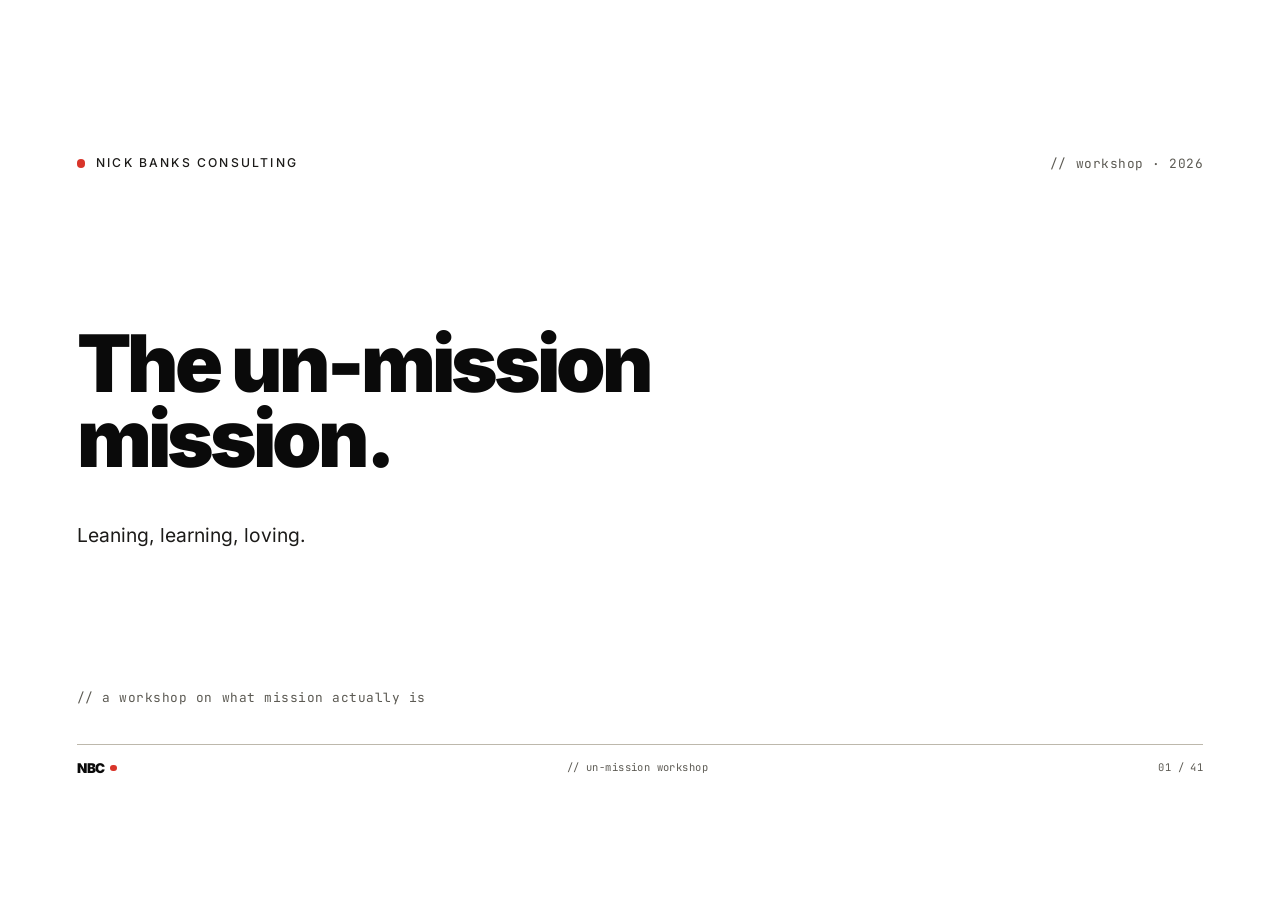
==== commit 8bf3abce: "Add capture board slide Co-Authored-By: Claude Opus 4.7 (1M context) <noreply@anthropic.com>" ====
--- a/examples/un-mission-workshop/index.html
+++ b/examples/un-mission-workshop/index.html
@@ -47,8 +47,8 @@
           <li class="agenda-card reveal" data-reveal-index="4" data-jump-to="9"><span class="agenda-num">04 /</span><span class="agenda-title">The mission – what it is, what it isn't</span></li>
           <li class="agenda-card reveal" data-reveal-index="5" data-jump-to="19"><span class="agenda-num">05 /</span><span class="agenda-title">How do we find ours</span></li>
           <li class="agenda-card reveal" data-reveal-index="6" data-jump-to="28b"><span class="agenda-num">06 /</span><span class="agenda-title">Your turn</span></li>
-          <li class="agenda-card reveal" data-reveal-index="7" data-jump-to="36b"><span class="agenda-num">07 /</span><span class="agenda-title">What's next</span></li>
-          <li class="agenda-card reveal" data-reveal-index="8" data-jump-to="38"><span class="agenda-num">08 /</span><span class="agenda-title">Questions</span></li>
+          <li class="agenda-card reveal" data-reveal-index="7" data-jump-to="37b"><span class="agenda-num">07 /</span><span class="agenda-title">What's next</span></li>
+          <li class="agenda-card reveal" data-reveal-index="8" data-jump-to="39"><span class="agenda-num">08 /</span><span class="agenda-title">Questions</span></li>
         </ul>
       </div>
       <div class="slide-bottom"></div>
@@ -726,8 +726,25 @@
       </div>
     </section>
 
-    <!-- ============== 33. YOUR TURN — WHAT WE'VE LIVED ============== -->
+    <!-- ============== 33. YOUR TURN — CAPTURE BOARD ============== -->
     <section class="slide" id="slide-33" data-surface="white">
+      <div class="slide-top">
+        <div class="eyebrow">Capture</div>
+        <div class="mono">// type freely. nothing's saved beyond this session.</div>
+      </div>
+      <div class="slide-content capture-slide">
+        <h2 class="h-mid">Let's get the words down.</h2>
+        <textarea class="capture-board" data-capture-board aria-label="Workshop capture board" spellcheck="false"></textarea>
+      </div>
+      <div class="slide-footer">
+        <div class="footer-mark">NBC</div>
+        <div class="footer-tag">// un-mission workshop</div>
+        <div class="footer-num">01 / 38</div>
+      </div>
+    </section>
+
+    <!-- ============== 34. YOUR TURN — WHAT WE'VE LIVED ============== -->
+    <section class="slide" id="slide-34" data-surface="white">
       <div class="slide-top">
         <div class="eyebrow">What we've already lived</div>
         <div class="mono">// before, during, after. find the stories.</div>
@@ -742,8 +759,8 @@
       </div>
     </section>
 
-    <!-- ============== 34. YOUR TURN — WHAT TO CARRY FORWARD ============== -->
-    <section class="slide" id="slide-34" data-surface="white">
+    <!-- ============== 35. YOUR TURN — WHAT TO CARRY FORWARD ============== -->
+    <section class="slide" id="slide-35" data-surface="white">
       <div class="slide-top">
         <div class="eyebrow">From your DNA</div>
         <div class="mono">// we didn't start from nothing.</div>
@@ -758,8 +775,8 @@
       </div>
     </section>
 
-    <!-- ============== 35. YOUR TURN — WHAT'S EMERGING ============== -->
-    <section class="slide" id="slide-35" data-surface="white">
+    <!-- ============== 36. YOUR TURN — WHAT'S EMERGING ============== -->
+    <section class="slide" id="slide-36" data-surface="white">
       <div class="slide-top">
         <div class="eyebrow">Listen for patterns</div>
         <div class="mono">// try it on.</div>
@@ -774,8 +791,8 @@
       </div>
     </section>
 
-    <!-- ============== 36. THE PROOF — YOUR NOTEBOOK ============== -->
-    <section class="slide" id="slide-36" data-surface="white">
+    <!-- ============== 37. THE PROOF — YOUR NOTEBOOK ============== -->
+    <section class="slide" id="slide-37" data-surface="white">
       <div class="slide-top">
         <div class="eyebrow">I've done this too</div>
       </div>
@@ -789,8 +806,8 @@
       </div>
     </section>
 
-    <!-- ============== 36b. SECTION BREAK — WHAT'S NEXT ============== -->
-    <section class="slide section-break" id="slide-36b" data-surface="white">
+    <!-- ============== 37b. SECTION BREAK — WHAT'S NEXT ============== -->
+    <section class="slide section-break" id="slide-37b" data-surface="white">
       <div class="racing-number" aria-hidden="true">07</div>
       <div class="slide-top">
         <div class="eyebrow">Part seven</div>
@@ -805,8 +822,8 @@
       </div>
     </section>
 
-    <!-- ============== 37. NOW WHAT — THE CLOSE ============== -->
-    <section class="slide" id="slide-37" data-surface="white">
+    <!-- ============== 38. NOW WHAT — THE CLOSE ============== -->
+    <section class="slide" id="slide-38" data-surface="white">
       <div class="slide-top">
         <div class="eyebrow">Now what</div>
         <div class="mono">// we keep working it together.</div>
@@ -821,8 +838,8 @@
       </div>
     </section>
 
-    <!-- ============== 38. QUESTIONS ============== -->
-    <section class="slide section-break" id="slide-38" data-surface="white">
+    <!-- ============== 39. QUESTIONS ============== -->
+    <section class="slide section-break" id="slide-39" data-surface="white">
       <div class="racing-number" aria-hidden="true">08</div>
       <div class="slide-top">
         <div class="eyebrow">Part eight</div>
@@ -838,8 +855,8 @@
       </div>
     </section>
 
-    <!-- ============== 39. CLOSING — RED FULL-BLEED ============== -->
-    <section class="slide closing-slide" id="slide-39" data-surface="red">
+    <!-- ============== 40. CLOSING — RED FULL-BLEED ============== -->
+    <section class="slide closing-slide" id="slide-40" data-surface="red">
       <div class="slide-top">
         <div class="eyebrow">Nick Banks Consulting</div>
       </div>
--- a/examples/un-mission-workshop/style.css
+++ b/examples/un-mission-workshop/style.css
@@ -1856,3 +1856,47 @@
   .guess-reveal .state-2 { opacity: 1; position: relative; }
   .btl-line { stroke-dashoffset: 0 !important; }
 }
+
+/* ---------- Capture board (slide 33) ---------- */
+/* Live working surface — Nick types participants' words; the room sees them on screen. */
+
+.capture-slide {
+  display: flex;
+  flex-direction: column;
+  gap: 2.4cqw;
+  flex: 1;
+  min-height: 0;
+}
+
+.capture-board {
+  display: block;
+  width: 100%;
+  flex: 1;
+  min-height: 60cqh;
+  margin: 0;
+  padding: 2.2cqw;
+  border: 1px solid var(--nbc-hairline-light);
+  border-radius: 0;
+  background: transparent;
+  font-family: var(--nbc-font-mono);
+  font-size: 1.7cqw;
+  line-height: 1.55;
+  letter-spacing: var(--nbc-tracking-mono);
+  color: var(--nbc-text-primary-light);
+  resize: none;
+  outline: none;
+  appearance: none;
+  -webkit-appearance: none;
+  caret-color: var(--nbc-red);
+  transition: border-color 200ms var(--reveal-easing);
+}
+
+.capture-board:focus,
+.capture-board:hover {
+  border-color: var(--nbc-text-primary-light);
+}
+
+.capture-board::placeholder {
+  color: var(--nbc-text-muted-light);
+  opacity: 0.5;
+}
